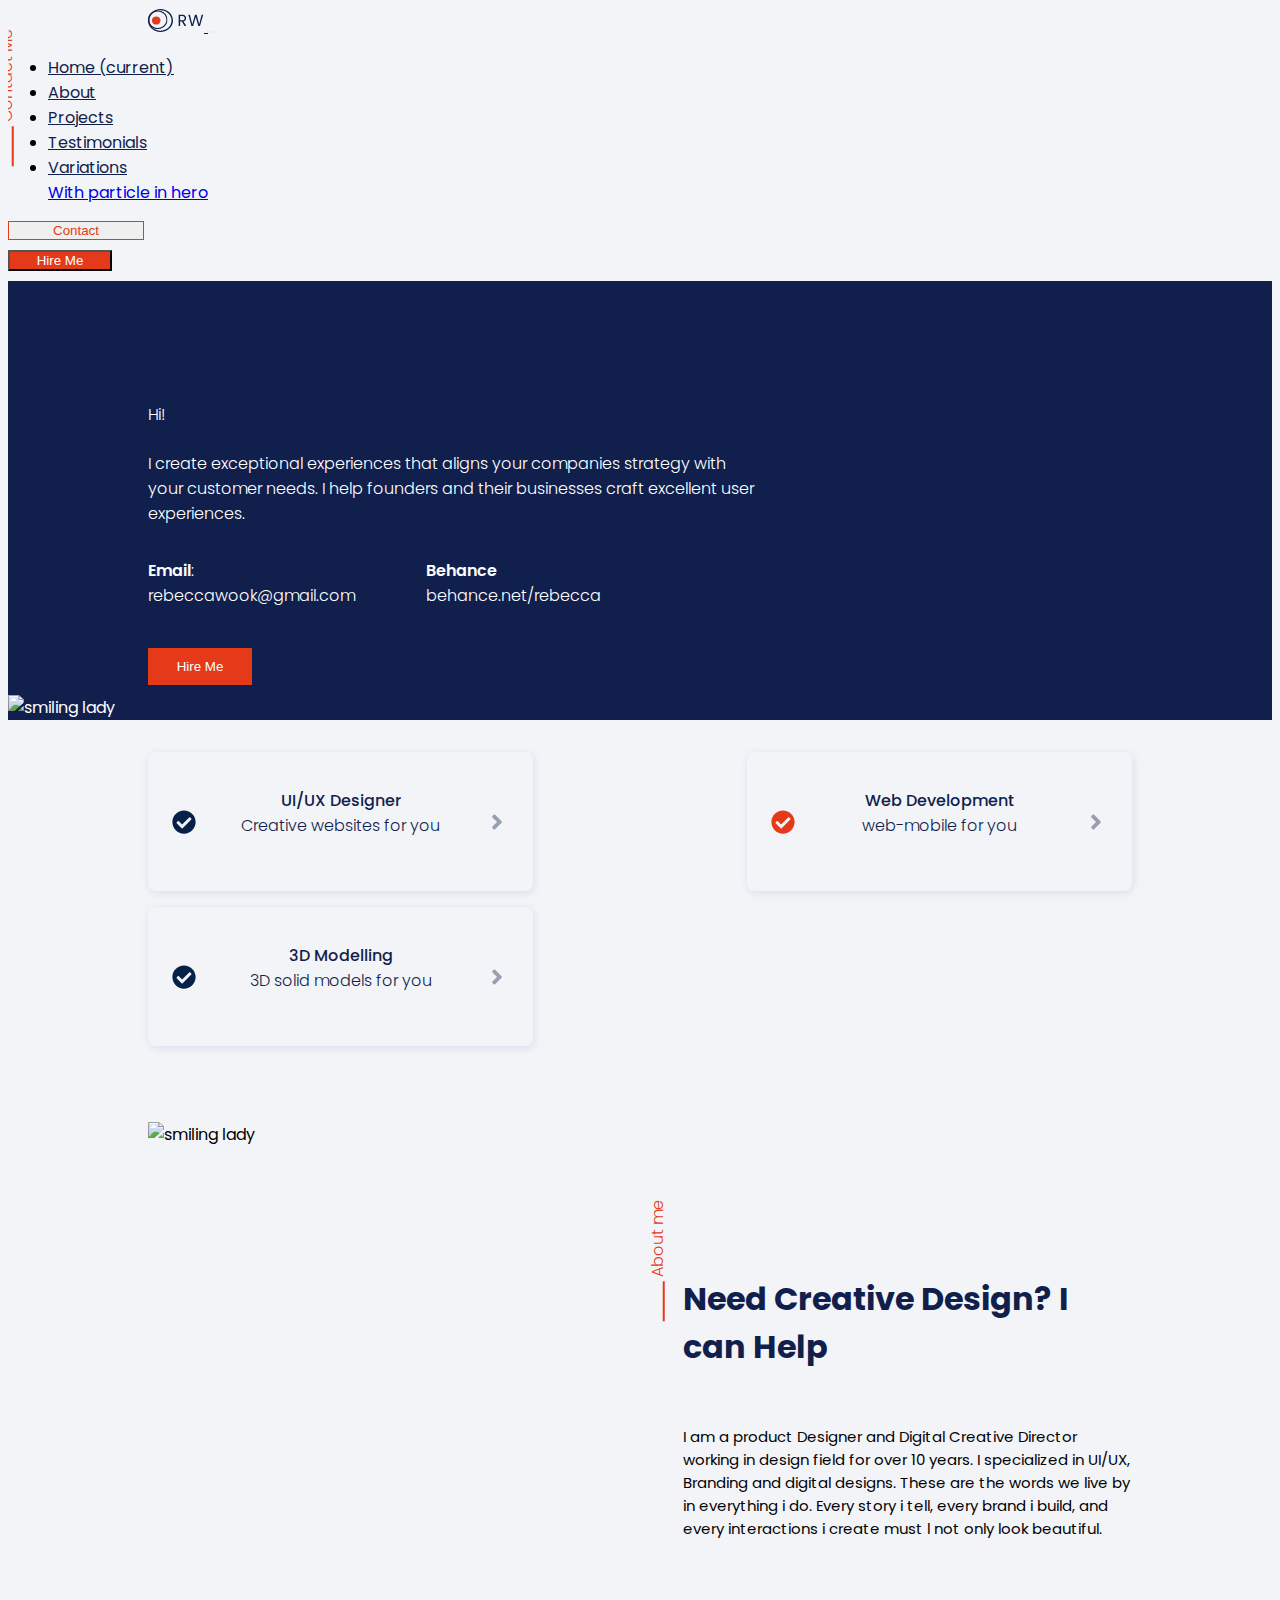
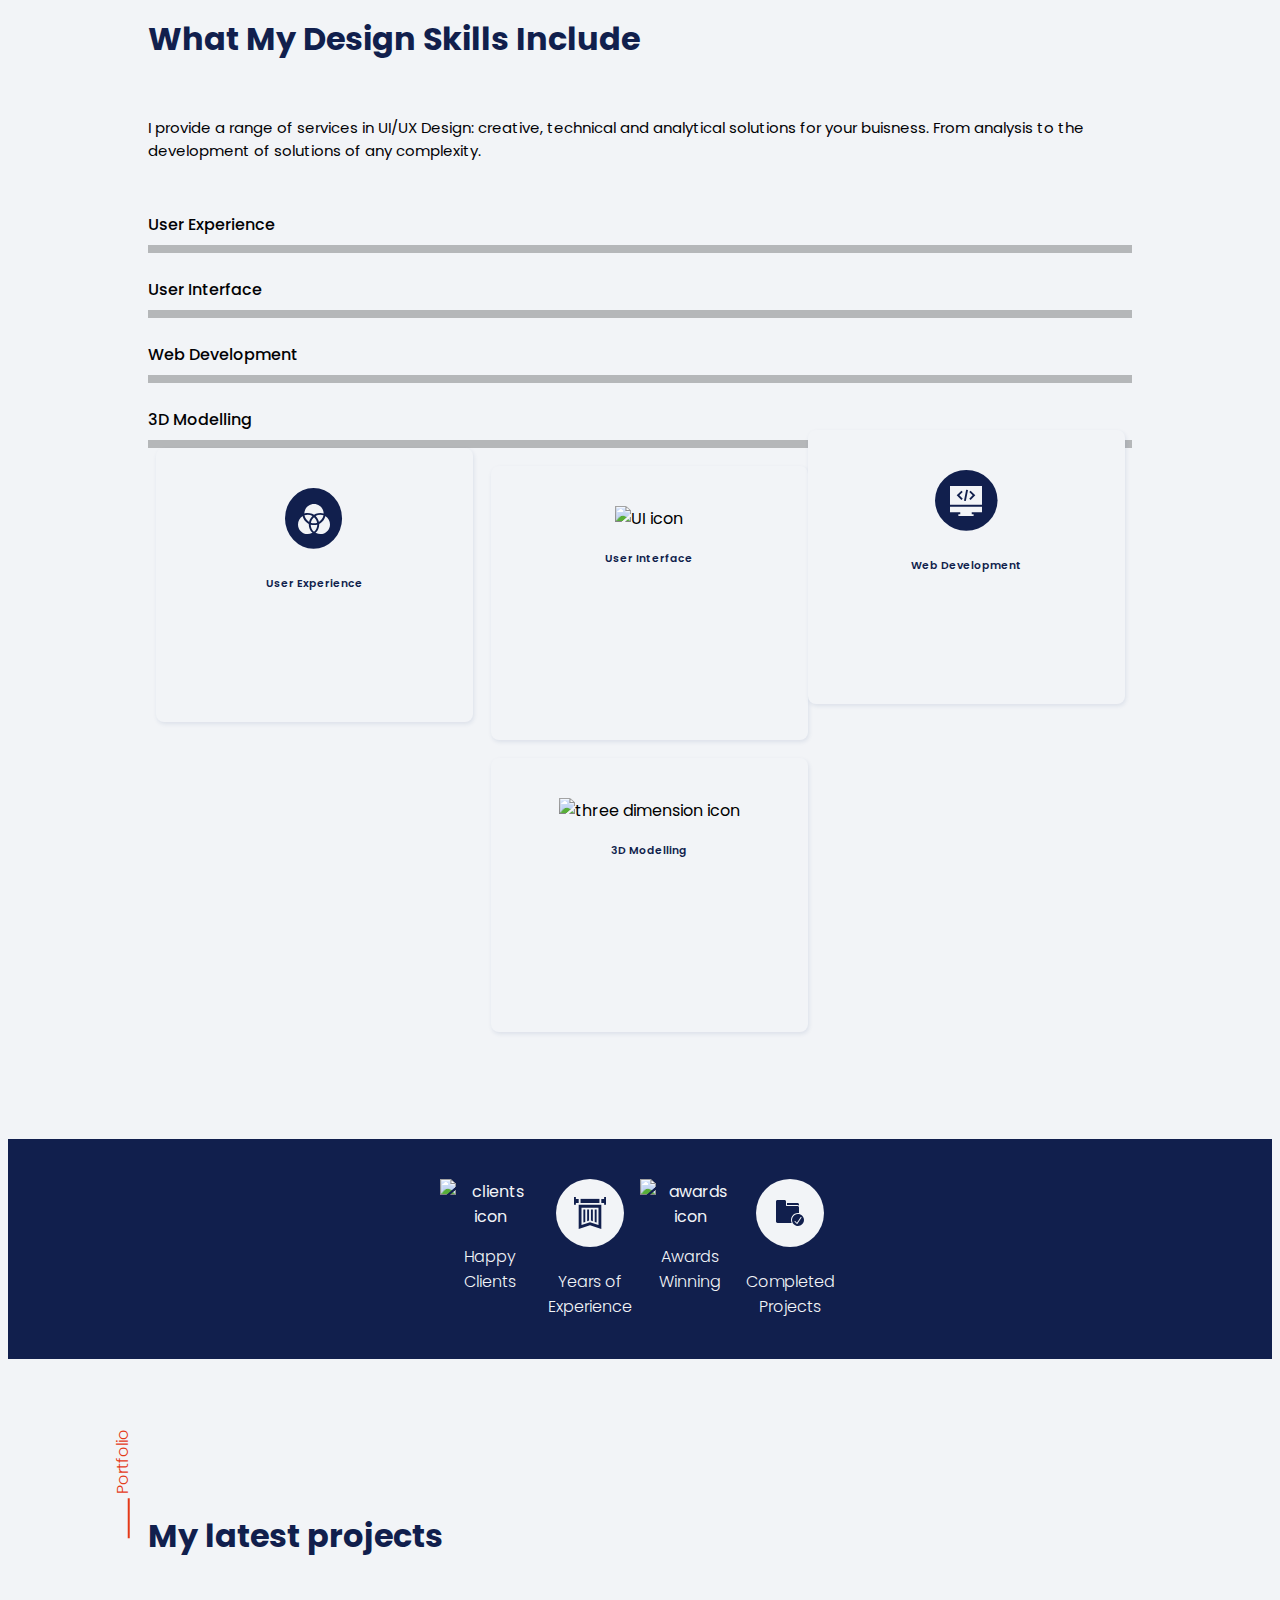
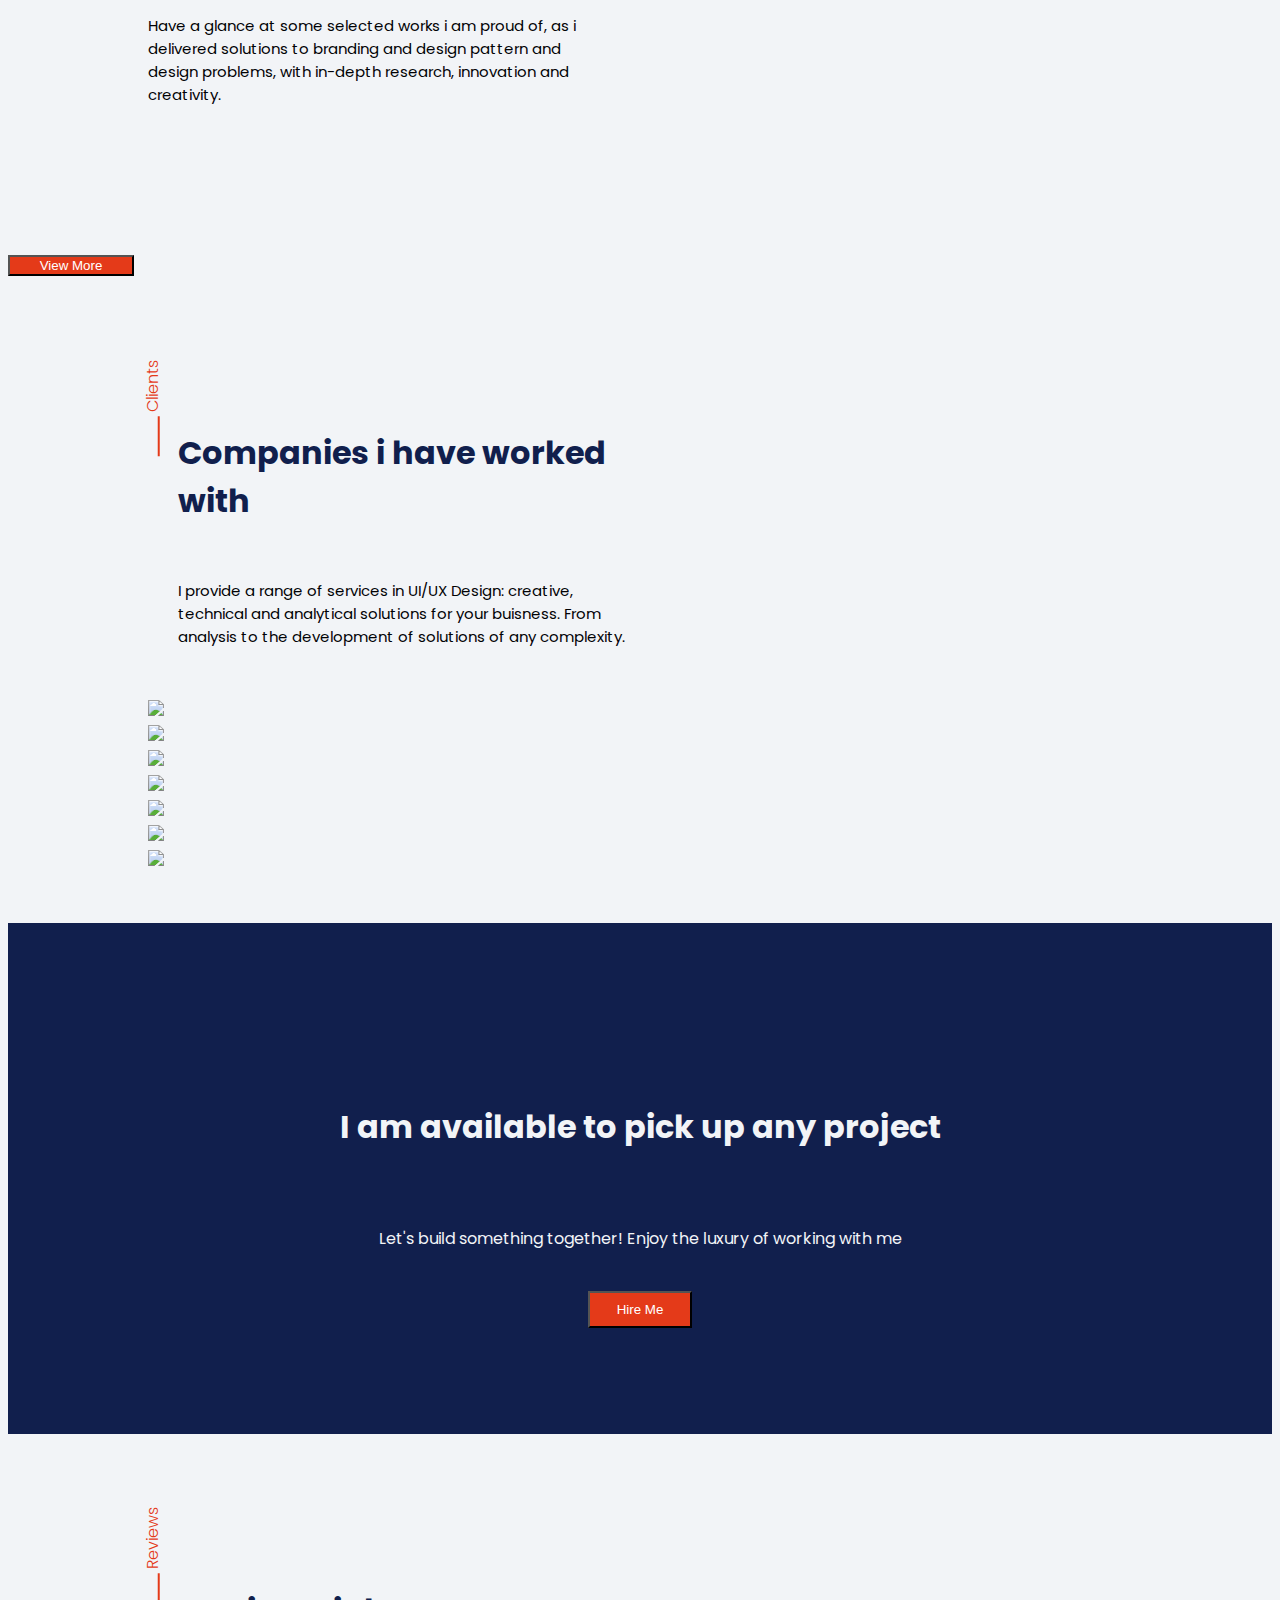
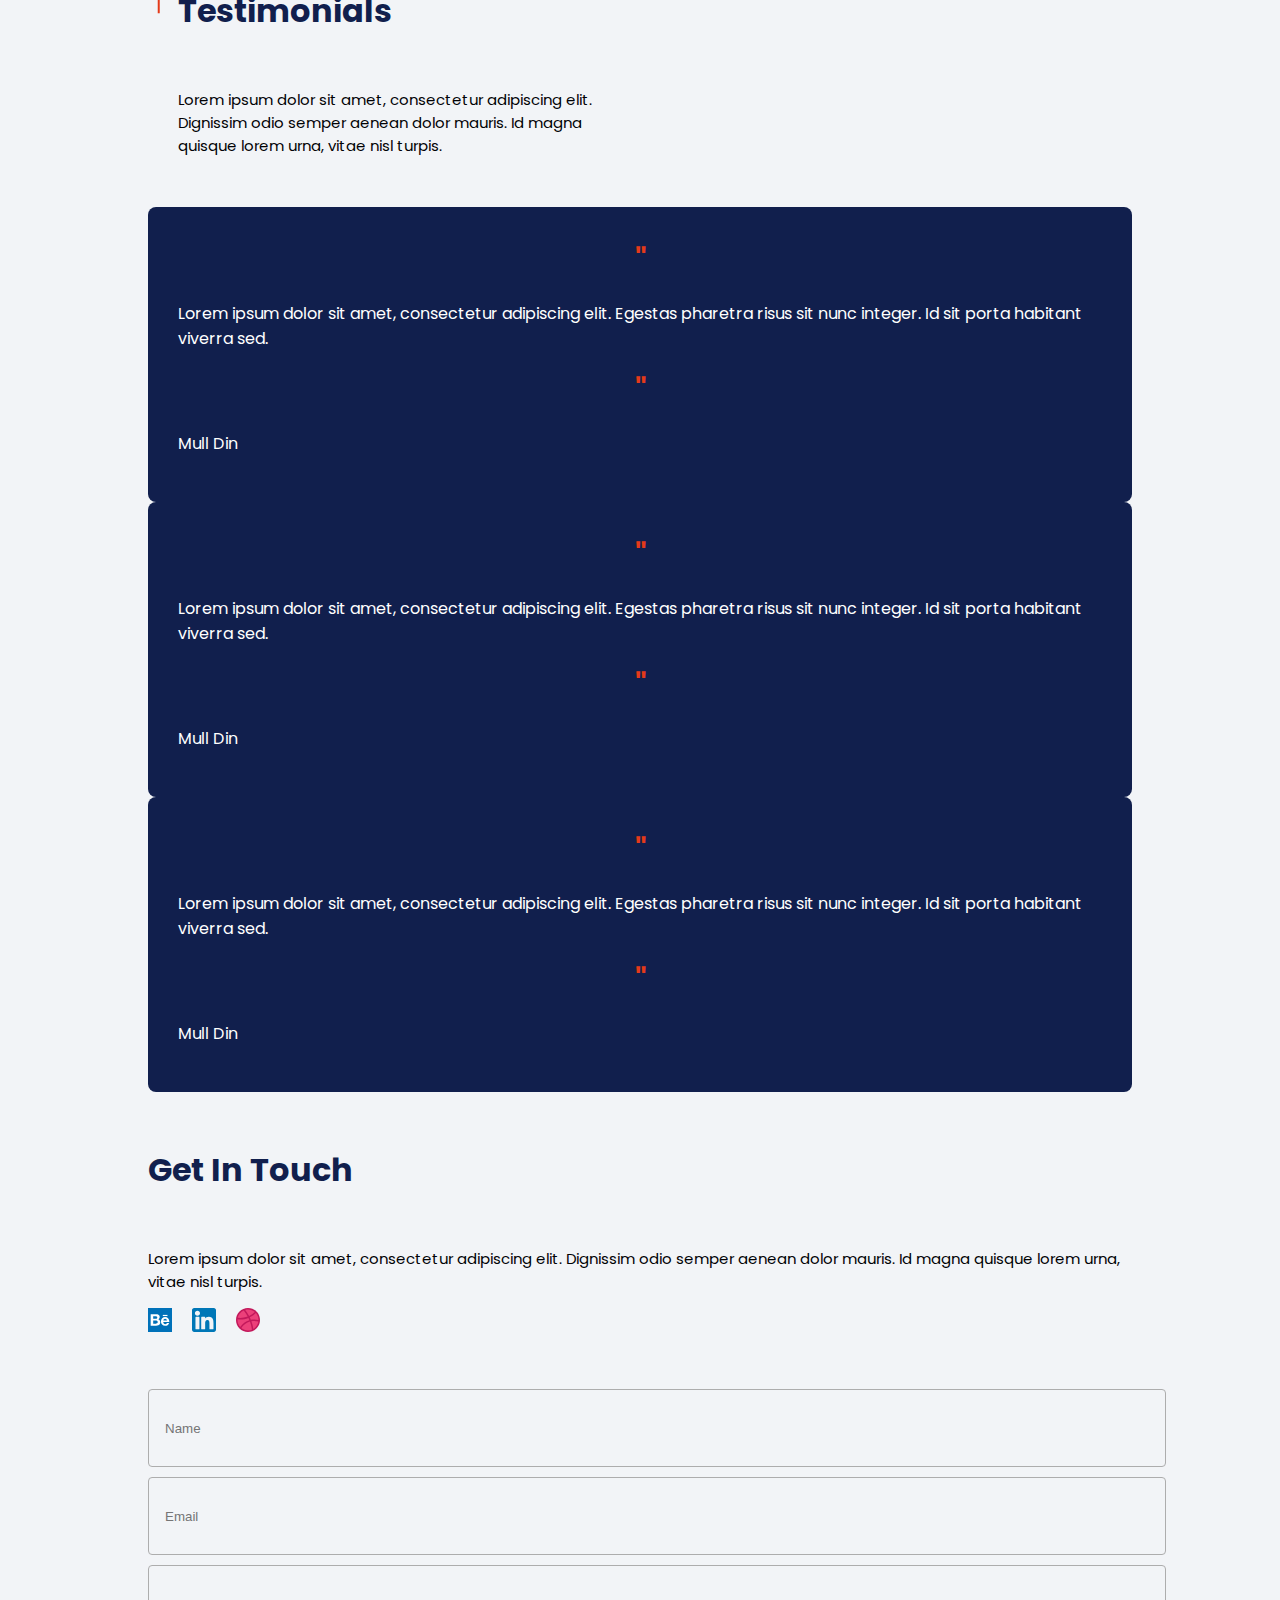
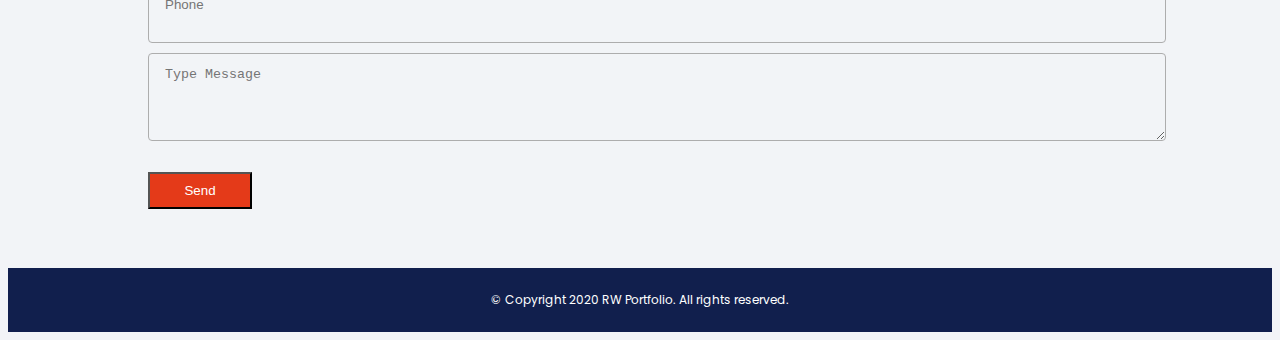
==== rwportnoparticle.html @ 48bb479e "added scrollspy and no particle variation" ====
<!DOCTYPE html>
<html lang="en">

<head>
    <meta charset="UTF-8">
    <meta name="viewport" content="width=device-width, initial-scale=1.0">
    <title>Designer Portfolio</title>
    <!--bootstrap cdn-->
    <link rel="icon" type="image/x-icon'/" href="img/favicon.svg">
    <link rel="stylesheet" type="text/css" href="css/bootstrap.min.css">
    <link rel="stylesheet" type="text/css" href="css/style.css">
    <link rel="stylesheet" type="text/css" href="css/slick.css" />
    <link rel="stylesheet" type="text/css" href="css/slick-theme.css" />
    <link rel="stylesheet" type="text/css" href="css/simple-lightbox.css">

    <script type="text/javascript" src="js/simple-lightbox.min.js"></script>
</head>

<body>

    <!--navbar-->
    <nav class="fixed-top navbar navbar-expand-lg navbar-light bg-light">
        <a id="brand-icon" class="navbar-brand" href="#"><svg width="56" height="24" viewBox="0 0 56 24" fill="none"
                xmlns="http://www.w3.org/2000/svg">
                <path
                    d="M12.5 1C5.6167 1 0 6.16826 0 12.5C0 18.8326 5.61768 24 12.5 24C19.3833 24 25 18.8317 25 12.5C25 6.16736 19.3823 1 12.5 1ZM12.5 22.6523C6.41519 22.6523 1.46484 18.098 1.46484 12.5C1.46484 6.90197 6.41519 2.34766 12.5 2.34766C18.5848 2.34766 23.5352 6.90197 23.5352 12.5C23.5352 18.098 18.5848 22.6523 12.5 22.6523Z"
                    fill="#111F4D" />
                <g clip-path="url(#clip0)">
                    <path
                        d="M9.76562 2.48389C4.38805 2.48389 0 6.65184 0 11.7581C0 16.865 4.38881 21.0323 9.76562 21.0323C15.1432 21.0323 19.5312 16.8643 19.5312 11.7581C19.5312 6.65112 15.1424 2.48389 9.76562 2.48389ZM9.76562 19.9455C5.01186 19.9455 1.14441 16.2726 1.14441 11.7581C1.14441 7.24354 5.01186 3.57071 9.76562 3.57071C14.5194 3.57071 18.3868 7.24354 18.3868 11.7581C18.3868 16.2726 14.5194 19.9455 9.76562 19.9455Z"
                        fill="#111F4D" />
                    <ellipse cx="8.20312" cy="12.5001" rx="4.29688" ry="4.08065" fill="#E43A19" />
                </g>
                <path
                    d="M36.5321 18L33.8761 13.44H32.1161V18H30.6601V6.848H34.2601C35.1028 6.848 35.8121 6.992 36.3881 7.28C36.9748 7.568 37.4121 7.95733 37.7001 8.448C37.9881 8.93867 38.1321 9.49867 38.1321 10.128C38.1321 10.896 37.9081 11.5733 37.4601 12.16C37.0228 12.7467 36.3615 13.136 35.4761 13.328L38.2761 18H36.5321ZM32.1161 12.272H34.2601C35.0495 12.272 35.6415 12.08 36.0361 11.696C36.4308 11.3013 36.6281 10.7787 36.6281 10.128C36.6281 9.46667 36.4308 8.95467 36.0361 8.592C35.6521 8.22933 35.0601 8.048 34.2601 8.048H32.1161V12.272ZM55.2105 6.848L51.9785 18H50.3465L47.7545 9.024L45.0665 18L43.4505 18.016L40.3305 6.848H41.8825L44.3145 16.304L47.0025 6.848H48.6345L51.1945 16.272L53.6425 6.848H55.2105Z"
                    fill="#111F4D" />
                <defs>
                    <clipPath id="clip0">
                        <rect width="19.5312" height="18.5484" fill="white" transform="translate(0 2.48389)" />
                    </clipPath>
                </defs>
            </svg>
        </a>
        <button class="navbar-toggler" type="button" data-toggle="collapse" data-target="#navbarSupportedContent"
            aria-controls="navbarSupportedContent" aria-expanded="false" aria-label="Toggle navigation">
            <span class="navbar-toggler-icon"></span>
        </button>

        <div class="collapse navbar-collapse justify-content-end" id="navbarSupportedContent">
            <ul class="navbar-nav">
                <li class="nav-item">
                    <a class="nav-link" href="#home">Home <span class="sr-only">(current)</span></a>
                </li>
                <li class="nav-item">
                    <a class="nav-link" href="#ablink">About</a>
                </li>
                <li class="nav-item">
                    <a class="nav-link" href="#projlink">Projects</a>
                </li>
                <li class="nav-item">
                    <a class="nav-link" href="#testilink">Testimonials</a>
                </li>
                <li class="nav-item dropdown">
                    <a class="nav-link dropdown-toggle" href="#" id="navbarDropdownMenuLink" role="button"
                        data-toggle="dropdown" aria-haspopup="true" aria-expanded="false">
                        Variations
                    </a>
                    <div class="dropdown-menu" aria-labelledby="navbarDropdownMenuLink">
                        <a class="dropdown-item" href="/index.html">With particle in hero</a>
                    </div>
                </li>
            </ul>
            <button class="btn navbar-btn" type="button">Contact</button>
            <button class="btn navbar-btn" type="button">Hire Me</button>

        </div>
    </nav>
    <!--navbar-->
    <div id="home" class="hero d-flex justify-content-end">
        <!--<div id="particles-js"></div>-->
        <div class="container-fluid hero-intro">
            <h4>Hi!</h4>
            <h2 style="width: 320px;">
                <!--I'm Rebecca Wook--><span class="type"></span></h2>
            <h4 class="type-two"></h4>

            <script type="text/javascript" src="js/typed.min.js"></script>
            <script type="text/javascript">
                // Typed.js plugin
                var typed = new Typed(".type", {
                    strings: ["I'm Rebecca Wook ^1000\n  "],
                    typeSpeed: 60,
                    backSpeed: 60,
                    backDelay: 3000,
                    loop: true
                });
                var typed = new Typed(".type-two", {
                    strings: ["UI/UX Designer"],
                    typeSpeed: 60,
                    backSpeed: 100,
                    startDelay: 1000,
                    backDelay: 2000,
                    loop: true,
                    showCursor: false
                });
            </script>
            <p>I create exceptional experiences that aligns your companies strategy with your customer needs. I help
                founders and their businesses craft excellent user experiences.</p>
            <p><span>Email</span>:<br>rebeccawook@gmail.com</p>
            <p><span>Behance</span><br>behance.net/rebecca</p>
            <button class="btn navbar-btn hero-btn" type="button">Hire Me</button>
        </div>
        <img style="z-index: 1;" class="img-fluid" src="img/ladysmile.png" alt="smiling lady">
    </div>
    <div class="services">
        <div class="service">
            <svg class="checks" width="24px" height="24px" fill="#052049" xmlns="http://www.w3.org/2000/svg"
                viewBox="0 0 512 512">
                <path
                    d="M504 256c0 136.967-111.033 248-248 248S8 392.967 8 256 119.033 8 256 8s248 111.033 248 248zM227.314 387.314l184-184c6.248-6.248 6.248-16.379 0-22.627l-22.627-22.627c-6.248-6.249-16.379-6.249-22.628 0L216 308.118l-70.059-70.059c-6.248-6.248-16.379-6.248-22.628 0l-22.627 22.627c-6.248 6.248-6.248 16.379 0 22.627l104 104c6.249 6.249 16.379 6.249 22.628.001z" />
            </svg>
            <p><span>UI/UX Designer</span><br>
                Creative websites for you</p>
            <svg class="chevright" width="24px" height="24px" fill="rgba(17, 31, 77, 0.4)"
                xmlns="http://www.w3.org/2000/svg" viewBox="0 0 256 512">
                <path
                    d="M224.3 273l-136 136c-9.4 9.4-24.6 9.4-33.9 0l-22.6-22.6c-9.4-9.4-9.4-24.6 0-33.9l96.4-96.4-96.4-96.4c-9.4-9.4-9.4-24.6 0-33.9L54.3 103c9.4-9.4 24.6-9.4 33.9 0l136 136c9.5 9.4 9.5 24.6.1 34z" />
            </svg>
        </div>
        <div class="service">
            <svg class="checks" width="24px" height="24px" fill="#E43A19" xmlns="http://www.w3.org/2000/svg"
                viewBox="0 0 512 512">
                <path
                    d="M504 256c0 136.967-111.033 248-248 248S8 392.967 8 256 119.033 8 256 8s248 111.033 248 248zM227.314 387.314l184-184c6.248-6.248 6.248-16.379 0-22.627l-22.627-22.627c-6.248-6.249-16.379-6.249-22.628 0L216 308.118l-70.059-70.059c-6.248-6.248-16.379-6.248-22.628 0l-22.627 22.627c-6.248 6.248-6.248 16.379 0 22.627l104 104c6.249 6.249 16.379 6.249 22.628.001z" />
            </svg>
            <p><span>Web Development</span><br>
                web-mobile for you</p>
            <svg class="chevright" width="24px" height="24px" fill="rgba(17, 31, 77, 0.4)"
                xmlns="http://www.w3.org/2000/svg" viewBox="0 0 256 512">
                <path
                    d="M224.3 273l-136 136c-9.4 9.4-24.6 9.4-33.9 0l-22.6-22.6c-9.4-9.4-9.4-24.6 0-33.9l96.4-96.4-96.4-96.4c-9.4-9.4-9.4-24.6 0-33.9L54.3 103c9.4-9.4 24.6-9.4 33.9 0l136 136c9.5 9.4 9.5 24.6.1 34z" />
            </svg>
        </div>
        <div class="service">
            <svg class="checks" width="24px" height="24px" fill="#052049" xmlns="http://www.w3.org/2000/svg"
                viewBox="0 0 512 512">
                <path
                    d="M504 256c0 136.967-111.033 248-248 248S8 392.967 8 256 119.033 8 256 8s248 111.033 248 248zM227.314 387.314l184-184c6.248-6.248 6.248-16.379 0-22.627l-22.627-22.627c-6.248-6.249-16.379-6.249-22.628 0L216 308.118l-70.059-70.059c-6.248-6.248-16.379-6.248-22.628 0l-22.627 22.627c-6.248 6.248-6.248 16.379 0 22.627l104 104c6.249 6.249 16.379 6.249 22.628.001z" />
            </svg>
            <p><span>3D Modelling</span><br>
                3D solid models for you</p>
            <svg class="chevright" width="24px" height="24px" fill="rgba(17, 31, 77, 0.4)"
                xmlns="http://www.w3.org/2000/svg" viewBox="0 0 256 512">
                <path
                    d="M224.3 273l-136 136c-9.4 9.4-24.6 9.4-33.9 0l-22.6-22.6c-9.4-9.4-9.4-24.6 0-33.9l96.4-96.4-96.4-96.4c-9.4-9.4-9.4-24.6 0-33.9L54.3 103c9.4-9.4 24.6-9.4 33.9 0l136 136c9.5 9.4 9.5 24.6.1 34z" />
            </svg>
        </div>
    </div>
    <div id="ablink" class="about">

        <img src="img/ladysmilefulldesktop.png" style="max-width: 50%;" alt="smiling lady">
        <div id="about">
            <div>
                <div class="about-title">
                    <hr>
                    <h6>About me</h6>
                </div>
                <h5>Need Creative Design? I can Help</h5>
            </div>
            <p>I am a product Designer and Digital Creative Director working in design field for over 10 years. I
                specialized in
                UI/UX, Branding and digital designs. These are the words we live by in everything i do. Every story i
                tell,
                every brand i build, and every interactions i create must l not only look beautiful.</p>
        </div>
    </div>

    <div class=" container-fluid">
        <div class="row talent">
            <div class="talentskills col-md-5">
                <div id="skills">
                    <div>
                        <div class="sectitle">
                            <hr>
                            <h6>My skills</h6>
                        </div>
                        <h5>What My Design Skills Include</h5>
                    </div>
                    <p>I provide a range of services in UI/UX Design: creative, technical and analytical solutions for
                        your
                        buisness.
                        From analysis to the development of solutions of any complexity.
                </div>
                <div class="rating">
                    <p>User Experience</p>
                    <div class="progress">
                        <div class="progress-bar" role="progressbar" style="width: 92%" aria-valuenow="100"
                            aria-valuemin="0" aria-valuemax="100"></div>
                    </div>
                    <p>User Interface</p>
                    <div class="progress">
                        <div class="progress-bar" role="progressbar" style="width: 80%" aria-valuenow="100"
                            aria-valuemin="0" aria-valuemax="100"></div>
                    </div>
                    <p>Web Development</p>
                    <div class="progress">
                        <div class="progress-bar" role="progressbar" style="width: 70%" aria-valuenow="100"
                            aria-valuemin="0" aria-valuemax="100"></div>
                    </div>
                    <p>3D Modelling</p>
                    <div class="progress">
                        <div class="progress-bar" role="progressbar" style="width: 60%" aria-valuenow="100"
                            aria-valuemin="0" aria-valuemax="100"></div>
                    </div>
                </div>
            </div>
            <div class="skillbox col-md-7">
                <div class="item"><svg width="58" height="61" viewBox="0 0 58 61" fill="none"
                        xmlns="http://www.w3.org/2000/svg">
                        <ellipse cx="28.5278" cy="30.3855" rx="28.5278" ry="30.3855" fill="#111F4D" />
                        <path
                            d="M27.1801 44.6186C26.1189 43.5593 25.2858 42.325 24.7029 40.9498C24.0992 39.525 23.7934 38.0131 23.7934 36.4548C23.7934 36.2655 23.7984 36.0768 23.8072 35.8888C22.7228 35.346 21.7349 34.6389 20.8636 33.7795C19.8031 32.7333 18.9662 31.5141 18.3764 30.154C18.0937 29.5033 17.8743 28.8326 17.7182 28.1475C17.6135 28.2095 17.5101 28.2735 17.4086 28.3399C14.7551 30.0599 13 33.0473 13 36.4448C13 41.776 17.3219 46.0973 22.6531 46.0973C24.1769 46.0973 25.618 45.7444 26.8992 45.115C27.0735 45.0298 27.2446 44.9395 27.4126 44.8436C27.3342 44.7696 27.2566 44.6944 27.1801 44.6186Z"
                            fill="#F2F4F7" />
                        <path
                            d="M36.7146 41.0425C36.7159 41.0413 36.7185 41.0374 36.7223 41.0322C36.7172 41.0381 36.7153 41.0413 36.7146 41.0425Z"
                            fill="#F2F4F7" />
                        <path
                            d="M32.7446 44.7367C32.7979 44.7133 32.8523 44.6901 32.9038 44.6785C32.9051 44.6778 32.9065 44.6771 32.9079 44.6765C32.7165 44.7037 32.6896 44.7413 32.7446 44.7367Z"
                            fill="#F2F4F7" />
                        <path
                            d="M29.0142 29.177C27.4034 30.5824 26.2621 32.5126 25.8604 34.7046C26.815 35.0327 27.8374 35.2166 28.9022 35.2288C28.9404 35.2293 28.9776 35.2294 29.0157 35.2294C30.1184 35.2294 31.1786 35.0443 32.1673 34.7041C31.7659 32.5149 30.6258 30.5836 29.0142 29.177Z"
                            fill="#F2F4F7" />
                        <path
                            d="M29.0157 37.11C28.9704 37.11 28.926 37.1098 28.8806 37.1093C27.7928 37.0968 26.7289 36.9355 25.7032 36.6293C25.7529 39.4576 27.0226 41.995 29.0138 43.7328C31.0029 41.9969 32.2737 39.4617 32.3239 36.6289C31.2555 36.9481 30.1473 37.11 29.0157 37.11Z"
                            fill="#F2F4F7" />
                        <path
                            d="M38.5337 27.3161C37.5791 26.988 36.5567 26.8041 35.4919 26.7919C35.4537 26.7914 35.4165 26.7913 35.3784 26.7913C33.6352 26.7914 31.9974 27.2529 30.5823 28.0611C30.6622 28.1366 30.7416 28.2129 30.8197 28.2908C31.881 29.3503 32.7144 30.5847 33.2969 31.9596C33.5636 32.589 33.7719 33.2355 33.9217 33.8955C36.2933 32.4995 38.0196 30.1222 38.5337 27.3161Z"
                            fill="#F2F4F7" />
                        <path
                            d="M22.6467 26.7913C21.5424 26.7913 20.4816 26.9763 19.4929 27.3163C20.0061 30.1156 21.7287 32.4986 24.1062 33.8973C24.2634 33.2039 24.4844 32.5256 24.7702 31.8671C25.3606 30.5071 26.1974 29.2873 27.2576 28.2418C27.3196 28.1806 27.3822 28.1204 27.4454 28.0608C26.031 27.2531 24.3929 26.7913 22.6467 26.7913Z"
                            fill="#F2F4F7" />
                        <path
                            d="M37.9714 21.936C36.5366 18.3982 33.0665 15.9028 29.0134 15.9028C24.9604 15.9028 21.4902 18.3982 20.0554 21.936C19.6217 23.0048 19.3741 24.1681 19.3521 25.3873C20.4165 25.0708 21.5191 24.911 22.6467 24.911C24.2063 24.911 25.7201 25.2162 27.1461 25.8186C27.8017 26.095 28.4255 26.4298 29.0141 26.8184C29.6127 26.4229 30.2477 26.0838 30.9159 25.8042C32.3319 25.2112 33.8331 24.911 35.3782 24.911C35.424 24.911 35.4679 24.911 35.5136 24.9116C36.5955 24.9241 37.6536 25.0833 38.6747 25.3873C38.6527 24.1682 38.4052 23.0048 37.9714 21.936Z"
                            fill="#F2F4F7" />
                        <path
                            d="M40.5914 28.3399C40.4899 28.2735 40.3865 28.2095 40.2818 28.1475C40.1257 28.8326 39.9063 29.5033 39.6236 30.154C39.0337 31.5141 38.1969 32.7333 37.1364 33.7795C36.2651 34.6389 35.2772 35.346 34.1928 35.8888C34.2016 36.0768 34.2066 36.2655 34.2066 36.4548C34.2066 38.0131 33.9007 39.525 33.2971 40.9498C32.7142 42.325 31.8811 43.5593 30.8199 44.6186C30.7434 44.6944 30.6658 44.7696 30.5874 44.8436C30.7554 44.9395 30.9265 45.0298 31.1007 45.115C32.382 45.7444 33.8231 46.0973 35.3469 46.0973C40.6781 46.0973 45 41.776 45 36.4448C45 33.0473 43.2449 30.0599 40.5914 28.3399Z"
                            fill="#F2F4F7" />
                    </svg>
                    <h6>User Experience</h6>
                </div>
                <div class="item"><img src="img/UI.png" alt="UI icon">

                    <h6>User Interface</h6>
                </div>
                <div class="item"><svg width="63" height="61" viewBox="0 0 63 61" fill="none"
                        xmlns="http://www.w3.org/2000/svg">
                        <ellipse cx="31.2792" cy="30.3855" rx="31.2792" ry="30.3855" fill="#111F4D" />
                        <path
                            d="M15 15.9902V34.7515H47V15.9902H15ZM27.7464 28.7592L26.4206 30.0851L21.7056 25.3702L26.4206 20.6553L27.7464 21.9812L24.3574 25.3702L27.7464 28.7592ZM30.8312 31.0242L28.9921 30.6584L31.1688 19.716L33.0078 20.0819L30.8312 31.0242ZM35.5794 30.0851L34.2536 28.7592L37.6426 25.3702L34.2536 21.9812L35.5794 20.6553L40.2944 25.3702L35.5794 30.0851Z"
                            fill="#F2F4F7" />
                        <path
                            d="M47 42.2565V36.6267H15V42.2565H25.2708V44.1345H23.3935V46.0096H38.6065V44.1345H36.7292V42.2565H47Z"
                            fill="#F2F4F7" />
                    </svg>
                    <h6>Web Development</h6>
                </div>
                <div class="item"><img src="img/3dm.png" alt="three dimension icon">
                    <h6>3D Modelling</h6>
                </div>
            </div>
        </div>
    </div>
    <!------------talent---------->
    <div class="credits">
        <div class="cred col-md-3 my-3">
            <img src="img/clients.png" alt="clients icon">

            <span id="projlink">Happy Clients</span>
        </div>
        <div class="cred col-md-3 my-3"><svg width="68" height="68" viewBox="0 0 68 68" fill="none"
                xmlns="http://www.w3.org/2000/svg">
                <circle cx="34" cy="34" r="34" fill="#F2F4F7" />
                <path d="M19.875 19.875V18H18V25.8585H19.875V23.9835H22.6875V19.875H19.875Z" fill="#111F4D" />
                <path d="M48.125 18V19.875H45.3125V23.9835H48.125V25.8585H50V18H48.125Z" fill="#111F4D" />
                <path d="M24.5625 19.875H43.4375V23.9835H24.5625V19.875Z" fill="#111F4D" />
                <path d="M31.1562 42.2544L33.0625 41.6225V30.546H31.1562V42.2544Z" fill="#111F4D" />
                <path d="M27.375 43.5078L29.2812 42.8759V30.546H27.375V43.5078Z" fill="#111F4D" />
                <path
                    d="M22.6875 50L34 46.25L45.3125 50V25.8585H22.6875V50ZM25.5 28.671H42.5V46.1047L34 43.287L25.5 46.1047V28.671Z"
                    fill="#111F4D" />
                <path d="M36.8438 30.546H34.9375V41.6225L36.8438 42.2544V30.546Z" fill="#111F4D" />
                <path d="M40.625 30.546H38.7188V42.8759L40.625 43.5078V30.546Z" fill="#111F4D" />
            </svg>
            <span>Years of Experience</span>
        </div>
        <div class="cred col-md-3 my-3"><img src="img/awards.png" alt="awards icon">
            <span>Awards Winning</span>
        </div>
        <div class="cred col-md-3 my-3"><svg width="68" height="68" viewBox="0 0 68 68" fill="none"
                xmlns="http://www.w3.org/2000/svg">
                <circle cx="34" cy="34" r="34" fill="#F2F4F7" />
                <path
                    d="M42 35C40.8133 35 39.6533 35.3519 38.6666 36.0112C37.6799 36.6705 36.9109 37.6075 36.4567 38.7039C36.0026 39.8003 35.8838 41.0067 36.1153 42.1705C36.3468 43.3344 36.9182 44.4035 37.7574 45.2426C38.5965 46.0818 39.6656 46.6532 40.8295 46.8847C41.9933 47.1162 43.1997 46.9974 44.2961 46.5433C45.3925 46.0891 46.3295 45.3201 46.9888 44.3334C47.6481 43.3467 48 42.1867 48 41C47.9982 39.4092 47.3655 37.8842 46.2407 36.7593C45.1158 35.6345 43.5907 35.0018 42 35ZM45.416 38.7774L41.416 44.7774C41.375 44.8389 41.3208 44.8906 41.2574 44.9287C41.1939 44.9667 41.1229 44.9903 41.0492 44.9976C41.0328 44.9992 41.0164 45 40.9999 45C40.8673 45 40.7402 44.9473 40.6464 44.8536L38.6464 42.8536C38.5527 42.7598 38.5 42.6326 38.5 42.5C38.5 42.3674 38.5527 42.2402 38.6464 42.1464C38.7402 42.0527 38.8674 42 39 42C39.1326 42 39.2598 42.0527 39.3536 42.1464L40.9223 43.7152L44.584 38.2226C44.6579 38.1131 44.7721 38.0372 44.9018 38.0117C45.0314 37.9861 45.1659 38.0129 45.2759 38.0862C45.3858 38.1595 45.4623 38.2734 45.4885 38.4029C45.5148 38.5324 45.4887 38.667 45.416 38.7774Z"
                    fill="#111F4D" />
                <path
                    d="M42 34C42.3346 34.0001 42.6688 34.0241 43 34.0718V28.5C42.9995 28.1023 42.8414 27.7211 42.5601 27.4399C42.2789 27.1586 41.8977 27.0005 41.5 27H30.5C30.3674 27 30.2402 26.9473 30.1464 26.8536C30.0527 26.7598 30 26.6326 30 26.5V22.5C29.9995 22.1023 29.8414 21.7211 29.5601 21.4399C29.2789 21.1586 28.8977 21.0005 28.5 21H21.5C21.1023 21.0005 20.7211 21.1586 20.4399 21.4399C20.1586 21.7211 20.0005 22.1023 20 22.5V42.5C20.0005 42.8977 20.1586 43.2789 20.4399 43.5601C20.7211 43.8414 21.1023 43.9995 21.5 44H35.6763C35.1698 42.9331 34.9415 41.7555 35.0127 40.5766C35.0839 39.3978 35.4523 38.2562 36.0835 37.258C36.7147 36.2599 37.5882 35.4377 38.6227 34.868C39.6572 34.2984 40.819 33.9997 42 34Z"
                    fill="#111F4D" />
                <path
                    d="M43 26.5014V25.4688C42.9995 25.0711 42.8414 24.6898 42.5601 24.4086C42.2789 24.1274 41.8977 23.9692 41.5 23.9688H31V26H41.5C42.0412 25.9994 42.5679 26.1755 43 26.5014Z"
                    fill="#111F4D" />
            </svg>
            <span>Completed Projects</span>
        </div>
    </div>
    <div id="projects">
        <div>
            <div class="testsectitle">
                <hr>
                <h6>Portfolio</h6>
            </div>
            <h5>My latest projects</h5>
        </div>
        <p>Have a glance at some selected works i am proud of, as i delivered solutions to branding and design pattern
            and design problems, with in-depth research, innovation and creativity.</p>
    </div>

    <!--gallery section start-->
    <div class="container-fluid gallery-animate">
        <div class=" gallery d-flex flex-row justify-content-center" tyle="margin: auto 140px;">
            <div class="d-flex flex-column space">
                <a href="img\Rectangle 107.png"><img src="img\Rectangle 107.png" class="img-fluid" alt=""></a>
                <a href="img\Rectangle 118.png"><img src="img\Rectangle 118.png" class="img-fluid" alt=""></a>
            </div>
            <div class="d-flex flex-column space">
                <a href="img\Rectangle 108.png"><img src="img\Rectangle 108.png" class="img-fluid" alt=""></a>
                <a href="img\Rectangle 112.png"><img src="img\Rectangle 112.png" class="img-fluid" alt=""></a>
            </div>
            <div class="d-flex flex-column space">
                <a href="img\Rectangle 109.png"><img src="img\Rectangle 109.png" class="img-fluid" alt=""></a>
                <a href="img\Rectangle 118.png"><img src="img\Rectangle 118.png" class="img-fluid" alt=""></a>
            </div>
        </div>
    </div>
    <div class="container-fluid moreBox" style="display: none;">
        <div class="gallery d-flex flex-row justify-content-center" tyle="margin: auto 140px;">
            <div class="d-flex flex-column space">
                <a href="img\Rectangle 107.png"><img src="img\Rectangle 107.png" class="img-fluid" alt=""></a>
                <a href="img\Rectangle 118.png"><img src="img\Rectangle 118.png" class="img-fluid" alt=""></a>
            </div>
            <div class="d-flex flex-column space">
                <a href="img\Rectangle 108.png"><img src="img\Rectangle 108.png" class="img-fluid" alt=""></a>
                <a href="img\Rectangle 112.png"><img src="img\Rectangle 112.png" class="img-fluid" alt=""></a>
            </div>
            <div class="d-flex flex-column space">
                <a href="img\Rectangle 109.png"><img src="img\Rectangle 109.png" class="img-fluid" alt=""></a>
                <a href="img\Rectangle 118.png"><img src="img\Rectangle 118.png" class="img-fluid" alt=""></a>
            </div>
        </div>
    </div>
    <button id="loadMore" class="btn viewmore mx-auto d-block" style="margin-top: 24px; width: 126px;" type="button"
        onclick="view()">View More</button>
    <!--gallery section end-->

    <!---------customer section start----------->
    <div id="clients">
        <div class="testsectitle">
            <hr>
            <h6>Clients</h6>
        </div>
        <h5>Companies i have worked with</h5>
        <p>I provide a range of services in UI/UX Design: creative, technical and analytical solutions for your
            buisness. From analysis to the development of solutions of any complexity.</p>
    </div>

    <!---------customer slick slider start----------->
    <div class="container-fluid">
        <section class="customer-logos slider">
            <div class="slide"><img src="img/Ariga Logo 1.png">
            </div>
            <div class="slide "><img src="img/Korapay Logo 1.png"></div>
            <div class="slide "><img src="img/access.png"></div>
            <div class="slide "><img src="img/Andela Nigeria Logo 1.png"></div>
            <div class="slide "><img src="img/Barter Logo.png"></div>
            <div class="slide "><img src="img/Decagon Logo.png"></div>
            <div class="slide "><img src="img/Flutterwave Logo.png"></div>
        </section>
    </div>
    <!---------customer slick slider start----------->
    <!---------customer section end----------->

    <!---------hire section start----------->
    <div class="hire">
        <h6>I am available to pick up any project</h6>
        <p>Let's build something together! Enjoy the luxury of working with me</p>
        <button id="testilink" class="btn viewmore hero-btn " type="button">Hire Me</button>
    </div>
    <!---------hire section end----------->
    <!---------testimonial section start----------->

    <div id="testimonials">
        <div>
            <div class="testsectitle">
                <hr>
                <h6>Reviews</h6>
            </div>
            <h5>Testimonials</h5>
        </div>
        <p>Lorem ipsum dolor sit amet, consectetur adipiscing elit. Dignissim odio semper aenean dolor mauris. Id
            magna
            quisque lorem urna, vitae nisl turpis.</p>
    </div>

    <!---------testimonial section end----------->

    <!---------slick slider testimonial start----------->
    <div class="container-fluid">
        <section class="testimonials slider wide">
            <div class="slide ">
                <span>"</span>
                <p>Lorem ipsum dolor sit amet, consectetur adipiscing elit. Egestas pharetra risus sit nunc integer.
                    Id
                    sit porta habitant viverra sed.</p>
                <span>"</span>
                <p>Mull Din</p>
            </div>
            <div class="slide ">
                <span>"</span>
                <p>Lorem ipsum dolor sit amet, consectetur adipiscing elit. Egestas pharetra risus sit nunc integer.
                    Id
                    sit porta habitant viverra sed.</p>
                <span>"</span>
                <p>Mull Din</p>
            </div>
            <div class="slide ">
                <span>"</span>
                <p>Lorem ipsum dolor sit amet, consectetur adipiscing elit. Egestas pharetra risus sit nunc integer.
                    Id
                    sit porta habitant viverra sed.</p>
                <span>"</span>
                <p>Mull Din</p>
            </div>
        </section>
    </div>
    <!---------slick slider testimonial end----------->
    <!---------contact section start----------->
    <div class="container-fluid mt-5">
        <div class="row wide">
            <div id="contact" class="col-md-6">
                <div>
                    <div class="sectitle">
                        <hr>
                        <h6>Contact Me</h6>
                    </div>
                    <h5>
                        Get In Touch
                    </h5>
                </div>
                <p>Lorem ipsum dolor sit amet, consectetur adipiscing elit. Dignissim odio semper aenean dolor
                    mauris.
                    Id
                    magna
                    quisque lorem urna, vitae nisl turpis.</p>
                <svg width="24" height="24" viewBox="0 0 24 24" fill="none" xmlns="http://www.w3.org/2000/svg">
                    <path d="M24 0H0V24H24V0Z" fill="#0071B9" />
                    <path d="M19.4694 6.90393H14.7923V8.06735H19.4694V6.90393Z" fill="white" />
                    <path
                        d="M21.3308 13.4428C21.3308 13.6527 21.3225 13.8547 21.3057 14.0478H15.3042H15.2902C15.2344 15.3741 16.2023 16.1634 17.303 16.1634C18.083 16.1634 18.7685 15.7497 19.1636 15.0484H21.1326C20.5922 17.0202 19.0048 17.8406 17.1308 17.8406C14.6759 17.8406 12.9307 15.8716 12.9307 13.4428C12.9307 11.014 14.8113 9.04504 17.1308 9.04504C19.4503 9.04504 21.3308 11.014 21.3308 13.4428ZM15.2902 12.5795H18.99C18.8429 11.4869 18.0709 10.7902 17.1401 10.7902C16.2093 10.7901 15.4373 11.4868 15.2902 12.5795Z"
                        fill="white" />
                    <path
                        d="M12.2094 13.6288C12.3607 15.3158 12.0582 16.3629 10.3363 17.2123C9.69175 17.5301 8.88385 17.6297 8.12572 17.6297H2.66919V6.15955C2.66919 6.15955 7.92798 6.15955 8.67257 6.15955C9.41717 6.15955 11.7171 6.60165 11.7301 8.81222C11.739 10.3405 10.8738 11.0391 10.1511 11.3737C10.1511 11.3736 12.0582 11.9419 12.2094 13.6288ZM9.75179 14.1142C9.75179 12.5045 7.93403 12.5464 7.93403 12.5464H5.19389V15.6821H7.93403C7.93403 15.6821 9.75179 15.724 9.75179 14.1142ZM9.30084 9.45207C9.30084 8.10248 7.77673 8.1374 7.77673 8.1374H5.19389V10.7668H7.77673C7.77673 10.7668 9.30084 10.8017 9.30084 9.45207Z"
                        fill="white" />
                </svg>
                <svg width="24" height="24" viewBox="0 0 24 24" fill="none" xmlns="http://www.w3.org/2000/svg">
                    <path
                        d="M21.829 0H2.17099C0.972 0 0 0.972 0 2.17099V21.8289C0 23.028 0.972 24 2.17099 24H21.8289C23.028 24 24 23.028 24 21.8289V2.17099C24 0.972 23.028 0 21.829 0ZM7.42662 20.7232C7.42662 21.0721 7.14377 21.355 6.79483 21.355H4.10544C3.7565 21.355 3.47365 21.0721 3.47365 20.7232V9.4494C3.47365 9.10046 3.7565 8.81761 4.10544 8.81761H6.79483C7.14377 8.81761 7.42662 9.10046 7.42662 9.4494V20.7232ZM5.45014 7.75489C4.0391 7.75489 2.8952 6.61099 2.8952 5.19996C2.8952 3.78892 4.0391 2.64503 5.45014 2.64503C6.86117 2.64503 8.00507 3.78892 8.00507 5.19996C8.00507 6.61099 6.86124 7.75489 5.45014 7.75489ZM21.4813 20.7741C21.4813 21.0949 21.2212 21.355 20.9004 21.355H18.0145C17.6937 21.355 17.4335 21.0949 17.4335 20.7741V15.486C17.4335 14.6972 17.6649 12.0292 15.372 12.0292C13.5934 12.0292 13.2327 13.8553 13.1602 14.6749V20.7741C13.1602 21.0949 12.9002 21.355 12.5793 21.355H9.78817C9.46737 21.355 9.20727 21.0949 9.20727 20.7741V9.39851C9.20727 9.07772 9.46737 8.81761 9.78817 8.81761H12.5793C12.9001 8.81761 13.1602 9.07772 13.1602 9.39851V10.3821C13.8197 9.39236 14.7998 8.62844 16.8866 8.62844C21.5077 8.62844 21.4813 12.9457 21.4813 15.3178V20.7741Z"
                        fill="#0077B7" />
                </svg>
                <svg width="24" height="24" viewBox="0 0 24 24" fill="none" xmlns="http://www.w3.org/2000/svg">
                    <path
                        d="M12 23.1691C18.2132 23.1691 23.25 18.1323 23.25 11.9191C23.25 5.70586 18.2132 0.669067 12 0.669067C5.7868 0.669067 0.75 5.70586 0.75 11.9191C0.75 18.1323 5.7868 23.1691 12 23.1691Z"
                        fill="#EC407A" />
                    <path
                        d="M12 0C5.3835 0 0 5.3835 0 12C0 18.6165 5.3835 24 12 24C18.6165 24 24 18.6165 24 12C24 5.3835 18.6165 0 12 0ZM22.4955 12.09C19.9545 11.4195 17.349 11.3415 14.8665 11.853C14.5275 11.007 14.1615 10.1745 13.7685 9.3525C16.014 8.3025 18.09 6.879 19.911 5.1195C21.5175 6.963 22.5 9.366 22.5 12C22.5 12.03 22.4955 12.0585 22.4955 12.09ZM18.8505 4.0605C17.1495 5.703 15.2145 7.041 13.1175 8.019C11.997 5.874 10.686 3.825 9.2025 1.89C10.095 1.6425 11.0295 1.5 12 1.5C14.6175 1.5 17.01 2.469 18.8505 4.0605ZM7.7205 2.421C9.243 4.359 10.5795 6.423 11.718 8.5845C8.568 9.7875 5.148 10.2495 1.7235 9.849C2.418 6.525 4.692 3.78 7.7205 2.421ZM1.5 12C1.5 11.775 1.5195 11.5545 1.5345 11.334C2.4225 11.439 3.3105 11.508 4.1955 11.508C7.0185 11.508 9.792 10.956 12.3915 9.9435C12.7515 10.6935 13.0905 11.454 13.404 12.225C9.717 13.332 6.432 15.693 4.221 19.0275C2.5365 17.1645 1.5 14.703 1.5 12ZM5.3175 20.0925C7.3515 16.8945 10.4535 14.64 13.944 13.62C14.892 16.23 15.5745 18.9405 15.972 21.714C14.7465 22.218 13.4055 22.5 12 22.5C9.4635 22.5 7.134 21.5955 5.3175 20.0925ZM17.379 21C16.9665 18.357 16.3125 15.7695 15.417 13.272C17.6835 12.846 20.055 12.9465 22.365 13.599C21.8805 16.743 20.004 19.425 17.379 21Z"
                        fill="#C2185B" />
                </svg>

            </div>
            <div class="form-container col-md-6">
                <form action="" method=" POST" class="text-center">
                    <div>
                        <input type="text" class="inputstyle" id="name" name="name" placeholder="Name">
                    </div>
                    <div>
                        <input type="email" class="inputstyle" id="useremail" name="useremail" placeholder="Email">
                    </div>
                    <div>
                        <input type="tel" class="inputstyle" id="phone" name="phone" placeholder="Phone">
                    </div>
                    <textarea rows="4" placeholder="Type Message"></textarea><br>
                    <input type="button" class="btn viewmore hero-btn" value="Send">

                </form>
            </div>
        </div>
    </div>
    <!---------contact section end----------->

    <footer>
        <span>© Copyright 2020 RW Portfolio. All rights reserved.</span>
    </footer>
    <!--jquery, popper.js, bootstrap.bundle.min.js(includes popper.js)-->
    <script type="text/javascript" src="js/jquery-3.5.1.slim.min.js"></script>
    <script type="text/javascript" src="js/bootstrap.bundle.min.js"></script>
    <!--jquery, popper.js, bootstrap.js-->
    <script type="text/javascript" src="js/script.js"></script>
    <script type="text/javascript" src="js/slick.min.js"></script>
    <script type="text/javascript" src="js/particles.js"></script>
    <script type="text/javascript" src="js/app.js"></script>
    <script type="text/javascript" src="js/scrollreveal.min.js" defer></script>


</body>

</html>
---- css/style.css ----
@import url('https://fonts.googleapis.com/css2?family=Nosifer&family=Poppins:wght@200;300;400;500;600;700;800;900&display=swap');

html {
    scroll-behavior: smooth;
    overflow-x: hidden;
}
#particles-js {
    position: absolute; 
    width: 100%; 
    height: 100%;
}

body {
    font-family: 'Poppins', sans-serif;
    background-color: #F2F4F7;
    overflow-x: hidden;
    position: relative;
}

.bg-light {
    background-color: #F2F4F7 !important;
}

.navbar-light .navbar-nav .nav-link.active {
    color: #E43A19;
}

.active a {
    color: #E43A19 !important;
}

.navbar-light .navbar-nav .nav-link {
    color: #111F4D;
    font-family: 'Poppins', sans-serif;
}

.navbar-light .navbar-nav .nav-link:hover {
    color: #E43A19;
}

.navbar-light .navbar-nav .nav-link:focus {
    color: #E43A19;
}

.navbar-btn {
    display: block;
    margin-bottom: 10px;
}

.navbar-btn:first-of-type {
    border: 1px solid #E43A19;
    color: #E43A19;
    width: 136px;
}

.navbar-btn:last-of-type, .viewmore {
    color: white;
    background-color: #E43A19;
    width: 104px;
}

.navbar-light .navbar-toggler-icon {
    background-image:url("data:image/svg+xml,%3csvg xmlns='http://www.w3.org/2000/svg' width='30' height='30' viewBox='0 0 30 30'%3e%3cpath stroke='rgba(228, 58, 25)' stroke-linecap='round' stroke-miterlimit='10' stroke-width='2' d='M4 7h22M4 15h22M4 23h22'/%3e%3c/svg%3e")
}

.navbar-toggler {
    border: none;
}

.hero {
    background-color: #111F4D;
    color: white;
    padding-top: 100px;
    padding-bottom: 73px;
    position: relative;
}

h4, .hero p{
    font-weight: 300;
}
h2 {
    font-weight: 600;
}
h4:last-of-type {
    font-weight: 500;
}

.hero p:nth-of-type(2), .hero p:nth-of-type(3), .hero img{
    display: none;
}

.container-fluid span {
    font-weight: 600;
}

.service {
    width: 337px;
    height: 99px;
    background: #F2F4F7;
    box-shadow: 1px 2px 9px rgba(55, 20, 153, 0.1);
    border-radius: 8px;
    color: #111F4D;
    padding: 20px 24px;
    display: flex;
    justify-content: space-between;
}

.service p {
    text-align: center;
    font-weight: 300;
}

.service p span {
    font-weight: 500;
}

.service svg {
    align-self: center;
    
}

.services {
    margin: 32px 20px;
    display: flex;
    justify-content: space-evenly;
    flex-wrap: wrap;
}

.service {
    margin-bottom: 16px;
}

#about, #projects, #clients, #testimonials {
    margin: auto 17px 50px;
}
#contact , #skills {
    margin-bottom: 50px;
}

#about hr, #skills hr, #projects hr, #clients hr, #testimonials hr, #contact hr {
    width: 38px;
    border: 1px solid #E43A19;
    display: inline-block;
    position: relative;
    top: 10px;
}

#about h6, #skills h6, #projects h6, #clients h6, #testimonials h6, #contact h6{
    display: inline-block;
    color: #E43A19;
    font-weight: 300;
    font-size: 16px;
}

#about h5, #skills h5, #projects h5, #clients h5, #testimonials h5, #contact h5 {
    font-size: 18px;
    color: #111F4D;
}


#about p, #skills p, #projects p, #clients p, #testimonials p, #contact p {
    color: #020205;
    font-size: 15px;
}

.rating p {
    margin-top: 24px;
    margin-bottom: 8px;
    font-weight: 500;
    color: #020205;
}

.progress {
    height: 8px;
    background-color: rgba(0, 0, 0, 0.25);
}

.progress-bar {
    border-radius: 8px;
    background-color: #E43A19;
}

.skillbox .item {
    text-align: center;
    padding: 40px;
}
.skillbox h6 {
    margin-top: 20px;
    font-weight: 600;
    color: #111F4D;
}
.skillbox {
    display: flex;
    flex-wrap: wrap;
  justify-content: center;
}
.item {
    width: 237px;
    height:194px;
    background-color: #F2F4F7;
    margin: 25px;
    box-shadow: 1px 2px 4px rgba(25, 61, 115, 0.1);
    border-radius: 8px;
}

.credits {
    background-color: #111F4D;
    color: #F2F4F7;
    display: flex;
    flex-wrap: wrap;
    justify-content: center;
}

.cred {
    text-align: center;
}

.cred span {
    display: block;
    font-weight: 300;
    margin-top: 15px;
}

/*slider container*/
.container {
    margin-top: 60px;
    margin-bottom: 60px;
}

.hire {
    background-color: #111F4D;
    color: #F2F4F7;
    padding: 61px 23px;
    text-align: center;
    margin-top: 50px;
}
.hire p {
    font-size: 12px;
}

.testimonials .slide {
    background-color: #111F4D;
    border-radius: 8px;
    color: white;
    padding: 30px;
}
.testimonials .slide span {
    color: #E43A19;
    font-weight: 600;
    font-size: 32px;
    text-align: center;
    display: block;
}

#contact svg {
    margin-right: 16px;
}
.contactform {
    width: 100%;
    padding: 10px;
    margin: auto 15px;
}
.inputstyle {
    width: 100%;
    height: 50px;
    border: 1px solid #ADADAD;
    border-radius: 4px;
    padding: 13px 16px;
    margin-bottom: 10px;
    background-color: transparent;
}

textarea {
    width: 100%;
    border: 1px solid #ADADAD;
    border-radius: 4px;
    padding: 13px 16px;
    background-color: transparent;
}

footer {
    background-color: #111F4D;
    color: white;
    text-align: center;
    padding: 10px;
    margin-top: 24px;
    font-size: 7px;
}

/*********MEDIA QUERY*********/

@media screen and (min-width: 768px) {
    #brand-icon {
        margin-left: 140px;
    }
    .navbar-btn {
        margin-right: 20px;
    }
    .nav-item {
        margin-right: 30px;
    }
    .hero-intro  {
        margin-left: 140px;
        align-self: center;
    }
    .hero p:nth-of-type(1) {
        margin-top: 24px;
        width: 608px;
    }
    .hero p:nth-of-type(2) {
        display: inline-block;
        margin-right: 67px;
    }
    .hero p:nth-of-type(3) {
        display: inline-block;
    }
    .hero-btn {
        margin-top: 24px;
        width: 104px;
        height: 37px;
    }
    .hero img{
        display: initial;
    }
    #navbarSupportedContent {
        padding-right: 100px;
    }
    .hero {
        padding-bottom: 0px;
    }
    .services {
        margin: 32px 140px;
        justify-content: space-between;
    }
    .about {
        display: flex;
        flex-wrap: wrap;
        justify-content: space-between;
        margin: 60px 140px;
    }
    #projects, #clients, #testimonials {
        width: 449px;
        align-self: center;
        margin-left: 73px;
    }
    #about {
        width: 449px;
        align-self: center;
        margin: 0;
    }
    #projects {
        margin-left: 140px;
    }

    #testimonials, #clients{
        margin-left: 170px;
    }
    #skills, #contact {
        margin-left: 0px;
    }
    #about h5, #skills h5, #projects h5, #clients h5, #testimonials h5, #contact h5 {
        font-size: 32px;
        color: #111F4D;
        font-weight: bold;
    }
    .sectitle {
        transform: rotate(-90deg);
        position: absolute;
        left: -70px;
        top: 40px;
    }
    .testsectitle {
        transform: rotate(-90deg);
        position: relative;
        left: -250px;
        bottom: 95px;
    }
    .about-title {
        transform: rotate(-90deg);
        position: relative;
        left: -250px;
        bottom: 75px;
    }
    .talent {
        margin: auto 140px 107px;
        justify-content: space-between;
    }
    .skillbox {
        align-self: center;
    }
    .item {
        width: 237px;
        height:194px;
        background-color: #F2F4F7;
        margin: 0px;
        box-shadow: 1px 2px 4px rgba(25, 61, 115, 0.1);
        border-radius: 8px;
    }
    .skillbox .item:nth-of-type(2) {
        margin : 18px 0px 18px 18px;
    }
    .skillbox .item:nth-of-type(3) {
        margin-top: -18px;
    }
    .skillbox .item:nth-of-type(4) {
        margin-left : 18px;
    }
    .credits {
        padding: 40px 200px;
    }

    .cred {
        width: 100px;
    }
    .hire {
        background-color: #111F4D;
        color: #F2F4F7;
        padding: 106px;
        text-align: center;
    }
    .hire h6 {
        font-size: 32px;
    
    }
    .hire p {
        font-size: 16px;
    }
    
    .contactform {
        margin-top: 40px;
    }

    input[value="Send"] {
        float: left;
    }

    footer {
        padding: 23px;
        margin-top: 120px;
        font-size: 12px;
    }
    .wide, .slider {
        margin: auto 140px;
    }
/*this targets the links...if img is targeted,
 margin-right won't work for some reason...*/
    .space a {
        margin-bottom: 0.550vw;
        margin-right: 1.3vw;
     }
     .gallery {
        margin: auto 140px;        
    }
}


@media screen and (max-width: 768px) {
    .about img {
        width: 280px;
        margin: auto;
        display: block;
    }

    .navbar-collapse .navbar-btn:first-of-type, .navbar-collapse .navbar-btn:last-of-type {
        width: 100%;
    }
    .gallery {
        flex-wrap: wrap;
        
    }
    .space img {
        margin-bottom: 20px;
        max-width: 330px;
    }
}

/*newer styles*/
.slick-dots {
    margin-bottom: -10px !important;
}
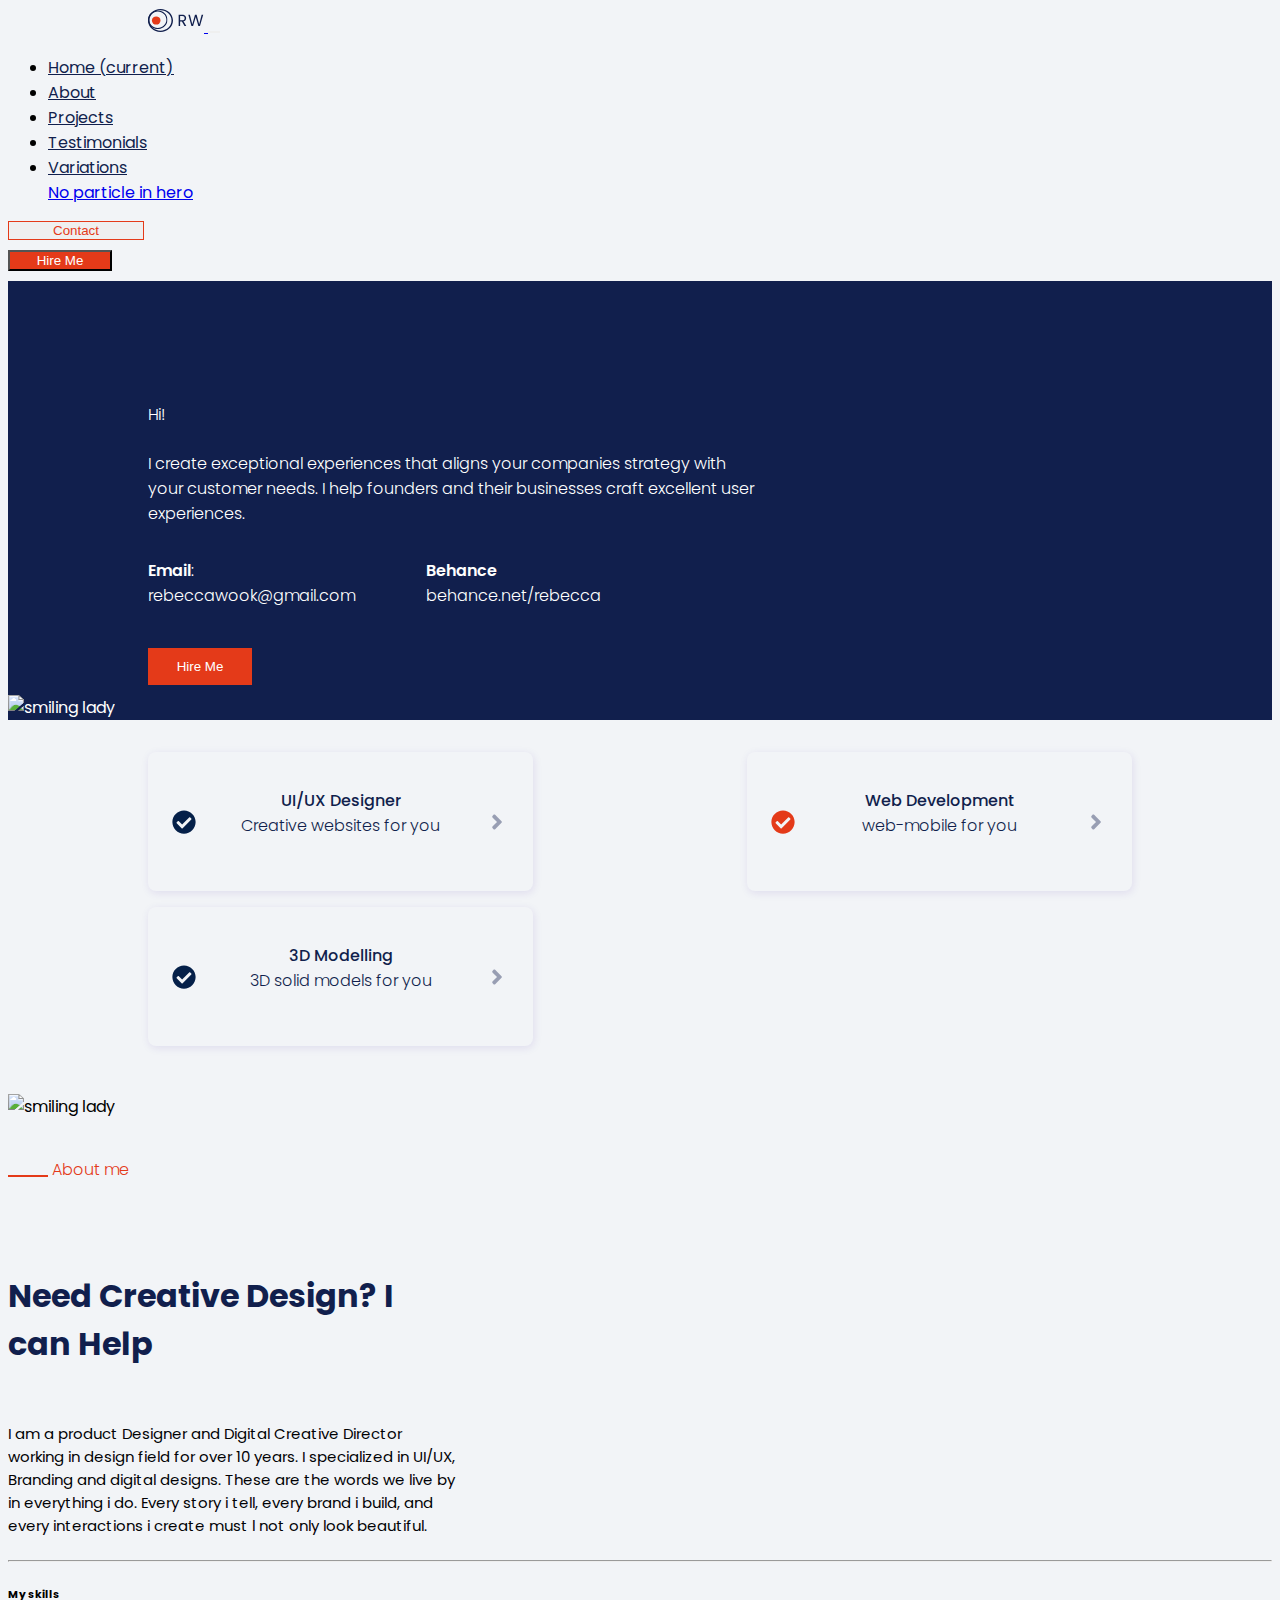
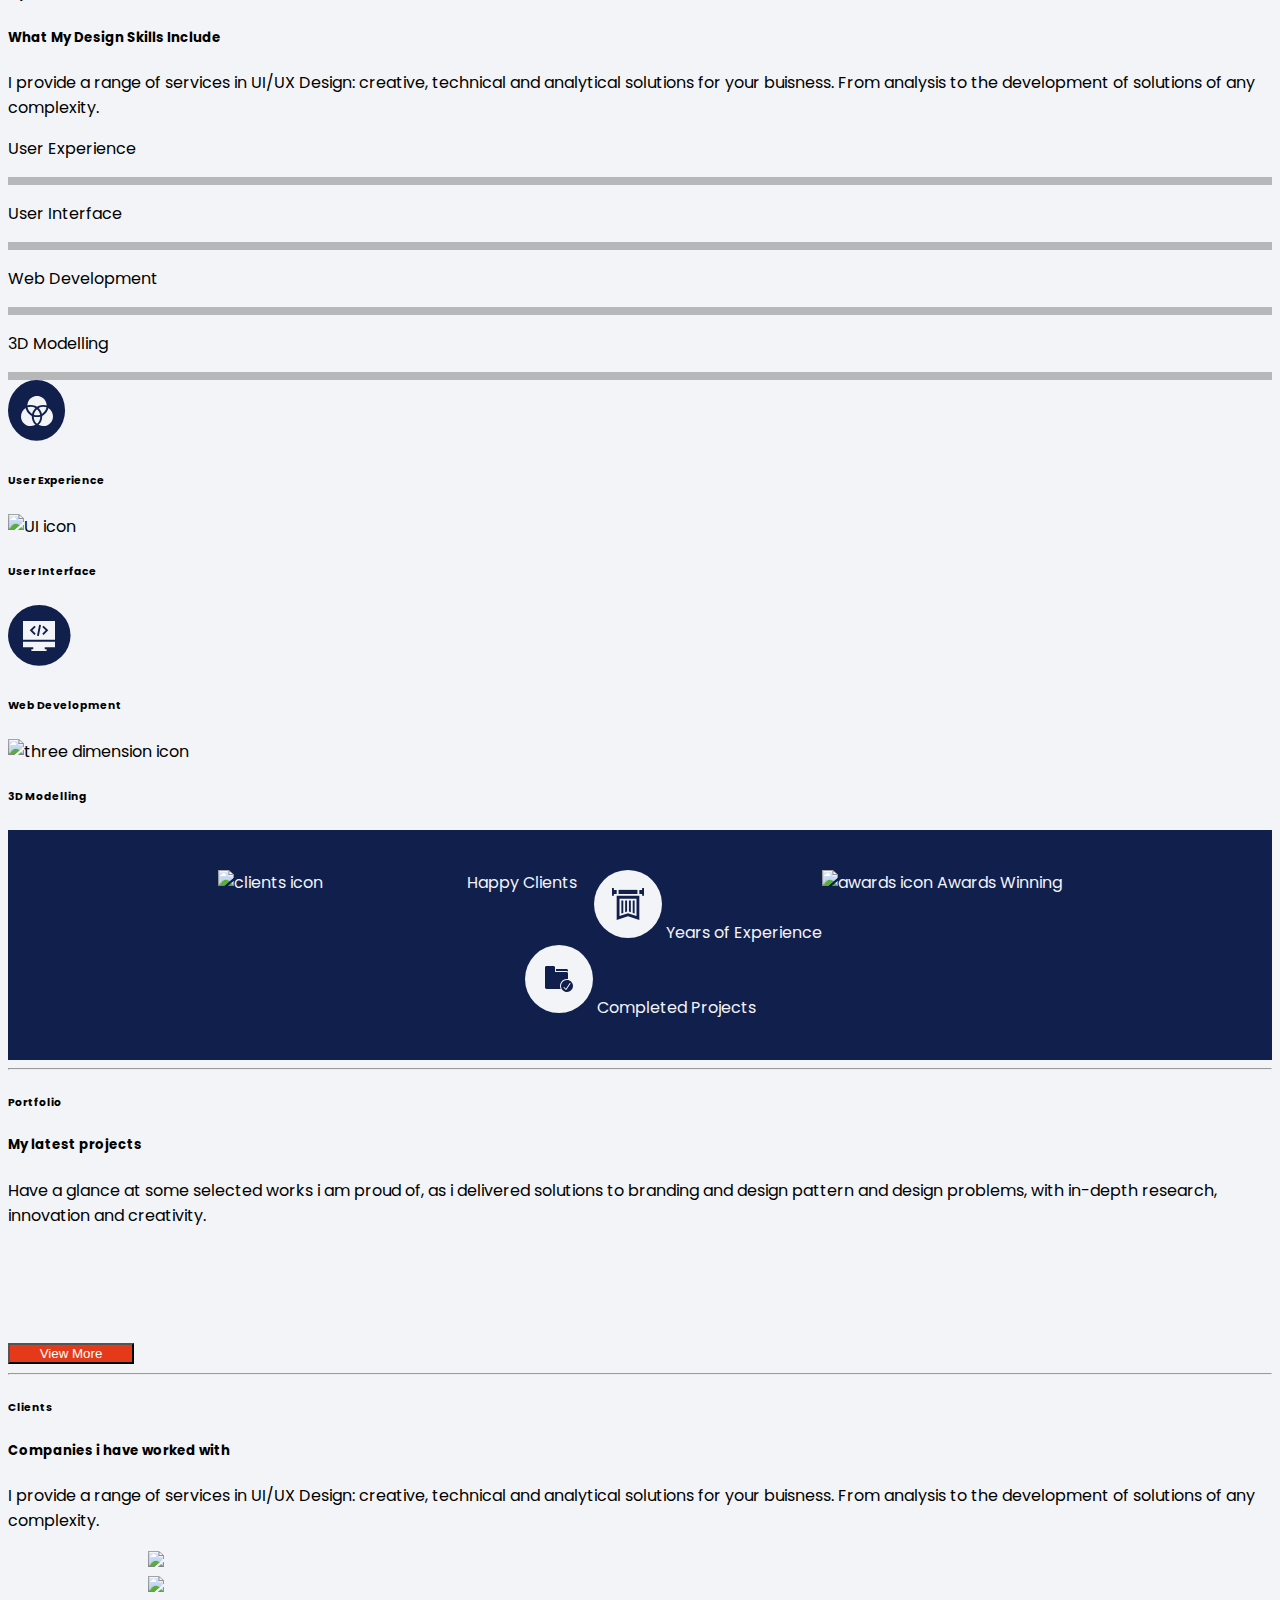
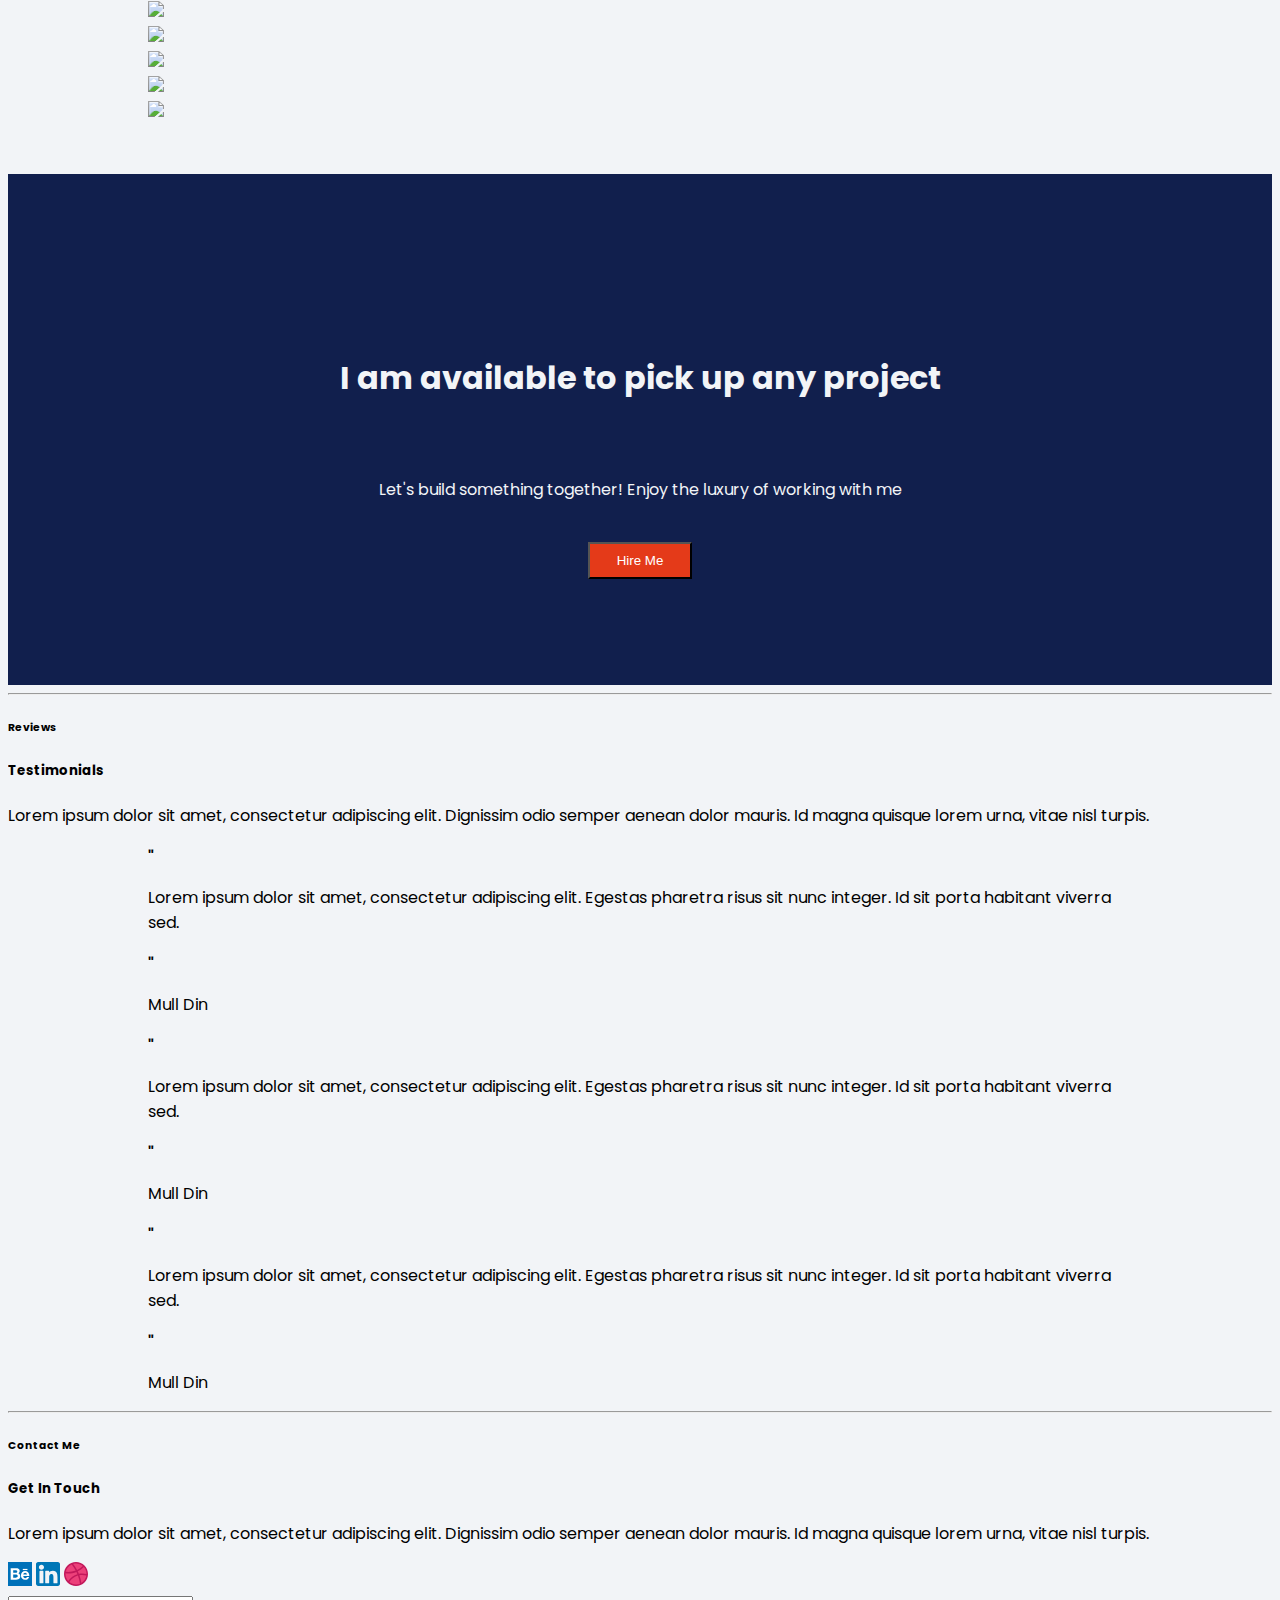
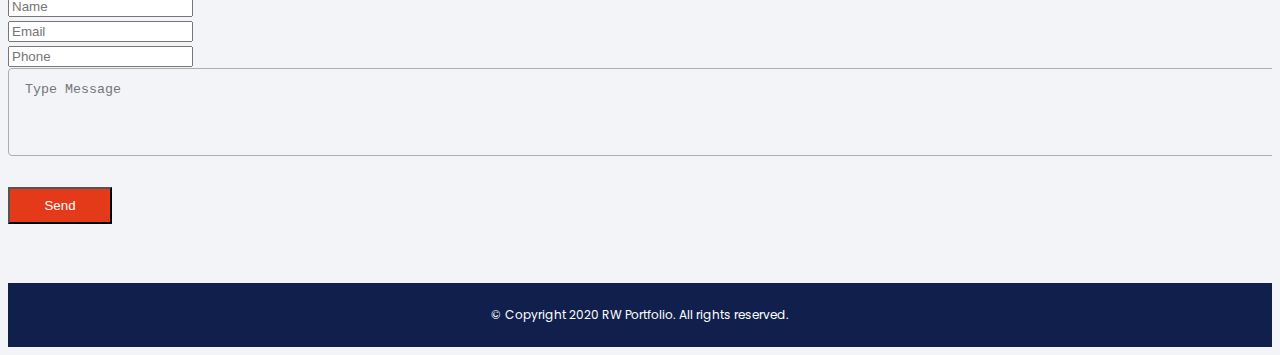
==== commit a6e12ffc: "tidied up" ====
--- a/rwportnoparticle.html
+++ b/rwportnoparticle.html
@@ -5,7 +5,7 @@
     <meta charset="UTF-8">
     <meta name="viewport" content="width=device-width, initial-scale=1.0">
     <title>Designer Portfolio</title>
-    <!--bootstrap cdn-->
+    <!--bootstrap-->
     <link rel="icon" type="image/x-icon'/" href="img/favicon.svg">
     <link rel="stylesheet" type="text/css" href="css/bootstrap.min.css">
     <link rel="stylesheet" type="text/css" href="css/style.css">
@@ -18,7 +18,7 @@
 
 <body>
 
-    <!--navbar-->
+    <!--navbar start-->
     <nav class="fixed-top navbar navbar-expand-lg navbar-light bg-light">
         <a id="brand-icon" class="navbar-brand" href="#"><svg width="56" height="24" viewBox="0 0 56 24" fill="none"
                 xmlns="http://www.w3.org/2000/svg">
@@ -52,13 +52,13 @@
                     <a class="nav-link" href="#home">Home <span class="sr-only">(current)</span></a>
                 </li>
                 <li class="nav-item">
-                    <a class="nav-link" href="#ablink">About</a>
+                    <a class="nav-link" href="#about">About</a>
                 </li>
                 <li class="nav-item">
-                    <a class="nav-link" href="#projlink">Projects</a>
+                    <a class="nav-link" href="#projects">Projects</a>
                 </li>
                 <li class="nav-item">
-                    <a class="nav-link" href="#testilink">Testimonials</a>
+                    <a class="nav-link" href="#testimonial">Testimonials</a>
                 </li>
                 <li class="nav-item dropdown">
                     <a class="nav-link dropdown-toggle" href="#" id="navbarDropdownMenuLink" role="button"
@@ -66,7 +66,8 @@
                         Variations
                     </a>
                     <div class="dropdown-menu" aria-labelledby="navbarDropdownMenuLink">
-                        <a class="dropdown-item" href="/index.html">With particle in hero</a>
+                        <a class="dropdown-item" href="https://brunoelo.github.io/design-port/">No
+                            particle in hero</a>
                     </div>
                 </li>
             </ul>
@@ -75,26 +76,28 @@
 
         </div>
     </nav>
-    <!--navbar-->
+    <!--navbar end-->
+    <!--hero start-->
     <div id="home" class="hero d-flex justify-content-end">
         <!--<div id="particles-js"></div>-->
         <div class="container-fluid hero-intro">
             <h4>Hi!</h4>
             <h2 style="width: 320px;">
-                <!--I'm Rebecca Wook--><span class="type"></span></h2>
-            <h4 class="type-two"></h4>
+                <!--I'm Rebecca Wook--><span class="designer-name"></span>
+            </h2>
+            <h4 class="role-title"></h4>
 
             <script type="text/javascript" src="js/typed.min.js"></script>
             <script type="text/javascript">
                 // Typed.js plugin
-                var typed = new Typed(".type", {
+                var typed = new Typed(".designer-name", {
                     strings: ["I'm Rebecca Wook ^1000\n  "],
                     typeSpeed: 60,
                     backSpeed: 60,
                     backDelay: 3000,
                     loop: true
                 });
-                var typed = new Typed(".type-two", {
+                var typed = new Typed(".role-title", {
                     strings: ["UI/UX Designer"],
                     typeSpeed: 60,
                     backSpeed: 100,
@@ -112,6 +115,8 @@
         </div>
         <img style="z-index: 1;" class="img-fluid" src="img/ladysmile.png" alt="smiling lady">
     </div>
+    <!--hero end-->
+    <!--service start-->
     <div class="services">
         <div class="service">
             <svg class="checks" width="24px" height="24px" fill="#052049" xmlns="http://www.w3.org/2000/svg"
@@ -121,12 +126,13 @@
             </svg>
             <p><span>UI/UX Designer</span><br>
                 Creative websites for you</p>
-            <svg class="chevright" width="24px" height="24px" fill="rgba(17, 31, 77, 0.4)"
+            <svg class="chevron-right" width="24px" height="24px" fill="rgba(17, 31, 77, 0.4)"
                 xmlns="http://www.w3.org/2000/svg" viewBox="0 0 256 512">
                 <path
                     d="M224.3 273l-136 136c-9.4 9.4-24.6 9.4-33.9 0l-22.6-22.6c-9.4-9.4-9.4-24.6 0-33.9l96.4-96.4-96.4-96.4c-9.4-9.4-9.4-24.6 0-33.9L54.3 103c9.4-9.4 24.6-9.4 33.9 0l136 136c9.5 9.4 9.5 24.6.1 34z" />
             </svg>
         </div>
+
         <div class="service">
             <svg class="checks" width="24px" height="24px" fill="#E43A19" xmlns="http://www.w3.org/2000/svg"
                 viewBox="0 0 512 512">
@@ -135,7 +141,7 @@
             </svg>
             <p><span>Web Development</span><br>
                 web-mobile for you</p>
-            <svg class="chevright" width="24px" height="24px" fill="rgba(17, 31, 77, 0.4)"
+            <svg class="chevron-right" width="24px" height="24px" fill="rgba(17, 31, 77, 0.4)"
                 xmlns="http://www.w3.org/2000/svg" viewBox="0 0 256 512">
                 <path
                     d="M224.3 273l-136 136c-9.4 9.4-24.6 9.4-33.9 0l-22.6-22.6c-9.4-9.4-9.4-24.6 0-33.9l96.4-96.4-96.4-96.4c-9.4-9.4-9.4-24.6 0-33.9L54.3 103c9.4-9.4 24.6-9.4 33.9 0l136 136c9.5 9.4 9.5 24.6.1 34z" />
@@ -149,19 +155,21 @@
             </svg>
             <p><span>3D Modelling</span><br>
                 3D solid models for you</p>
-            <svg class="chevright" width="24px" height="24px" fill="rgba(17, 31, 77, 0.4)"
+            <svg class="chevron-right" width="24px" height="24px" fill="rgba(17, 31, 77, 0.4)"
                 xmlns="http://www.w3.org/2000/svg" viewBox="0 0 256 512">
                 <path
                     d="M224.3 273l-136 136c-9.4 9.4-24.6 9.4-33.9 0l-22.6-22.6c-9.4-9.4-9.4-24.6 0-33.9l96.4-96.4-96.4-96.4c-9.4-9.4-9.4-24.6 0-33.9L54.3 103c9.4-9.4 24.6-9.4 33.9 0l136 136c9.5 9.4 9.5 24.6.1 34z" />
             </svg>
         </div>
     </div>
-    <div id="ablink" class="about">
+    <!--service end-->
+    <!--about start-->
+    <div id="about" class="about">
 
         <img src="img/ladysmilefulldesktop.png" style="max-width: 50%;" alt="smiling lady">
-        <div id="about">
+        <div class="about__detail">
             <div>
-                <div class="about-title">
+                <div class="about__title">
                     <hr>
                     <h6>About me</h6>
                 </div>
@@ -174,13 +182,14 @@
                 every brand i build, and every interactions i create must l not only look beautiful.</p>
         </div>
     </div>
-
-    <div class=" container-fluid">
-        <div class="row talent">
-            <div class="talentskills col-md-5">
-                <div id="skills">
+    <!--about end-->
+    <!--skills start-->
+    <div class="skills-container container-fluid">
+        <div class="row skills-wrapper">
+            <div class="col-md-5">
+                <div class="skills__detail">
                     <div>
-                        <div class="sectitle">
+                        <div class="skills__title">
                             <hr>
                             <h6>My skills</h6>
                         </div>
@@ -191,7 +200,7 @@
                         buisness.
                         From analysis to the development of solutions of any complexity.
                 </div>
-                <div class="rating">
+                <div class="skills__rating">
                     <p>User Experience</p>
                     <div class="progress">
                         <div class="progress-bar" role="progressbar" style="width: 92%" aria-valuenow="100"
@@ -214,8 +223,8 @@
                     </div>
                 </div>
             </div>
-            <div class="skillbox col-md-7">
-                <div class="item"><svg width="58" height="61" viewBox="0 0 58 61" fill="none"
+            <div class="skill-box col-md-7">
+                <div class="skill-box__item"><svg width="58" height="61" viewBox="0 0 58 61" fill="none"
                         xmlns="http://www.w3.org/2000/svg">
                         <ellipse cx="28.5278" cy="30.3855" rx="28.5278" ry="30.3855" fill="#111F4D" />
                         <path
@@ -248,11 +257,11 @@
                     </svg>
                     <h6>User Experience</h6>
                 </div>
-                <div class="item"><img src="img/UI.png" alt="UI icon">
+                <div class="skill-box__item"><img src="img/UI.png" alt="UI icon">
 
                     <h6>User Interface</h6>
                 </div>
-                <div class="item"><svg width="63" height="61" viewBox="0 0 63 61" fill="none"
+                <div class="skill-box__item"><svg width="63" height="61" viewBox="0 0 63 61" fill="none"
                         xmlns="http://www.w3.org/2000/svg">
                         <ellipse cx="31.2792" cy="30.3855" rx="31.2792" ry="30.3855" fill="#111F4D" />
                         <path
@@ -264,20 +273,21 @@
                     </svg>
                     <h6>Web Development</h6>
                 </div>
-                <div class="item"><img src="img/3dm.png" alt="three dimension icon">
+                <div class="skill-box__item"><img src="img/3dm.png" alt="three dimension icon">
                     <h6>3D Modelling</h6>
                 </div>
             </div>
         </div>
     </div>
-    <!------------talent---------->
+    <!--skills end-->
+    <!--credits start-->
     <div class="credits">
-        <div class="cred col-md-3 my-3">
+        <div class="credits-wrapper col-md-3 my-3">
             <img src="img/clients.png" alt="clients icon">
 
-            <span id="projlink">Happy Clients</span>
-        </div>
-        <div class="cred col-md-3 my-3"><svg width="68" height="68" viewBox="0 0 68 68" fill="none"
+            <span id="projects">Happy Clients</span>
+        </div>
+        <div class="credits-wrapper col-md-3 my-3"><svg width="68" height="68" viewBox="0 0 68 68" fill="none"
                 xmlns="http://www.w3.org/2000/svg">
                 <circle cx="34" cy="34" r="34" fill="#F2F4F7" />
                 <path d="M19.875 19.875V18H18V25.8585H19.875V23.9835H22.6875V19.875H19.875Z" fill="#111F4D" />
@@ -293,10 +303,10 @@
             </svg>
             <span>Years of Experience</span>
         </div>
-        <div class="cred col-md-3 my-3"><img src="img/awards.png" alt="awards icon">
+        <div class="credits-wrapper col-md-3 my-3"><img src="img/awards.png" alt="awards icon">
             <span>Awards Winning</span>
         </div>
-        <div class="cred col-md-3 my-3"><svg width="68" height="68" viewBox="0 0 68 68" fill="none"
+        <div class="credits-wrapper col-md-3 my-3"><svg width="68" height="68" viewBox="0 0 68 68" fill="none"
                 xmlns="http://www.w3.org/2000/svg">
                 <circle cx="34" cy="34" r="34" fill="#F2F4F7" />
                 <path
@@ -312,9 +322,11 @@
             <span>Completed Projects</span>
         </div>
     </div>
-    <div id="projects">
+    <!--credits end-->
+    <!--portfolio start-->
+    <div class="portfolio__detail">
         <div>
-            <div class="testsectitle">
+            <div class="portfolio__title">
                 <hr>
                 <h6>Portfolio</h6>
             </div>
@@ -357,13 +369,14 @@
             </div>
         </div>
     </div>
-    <button id="loadMore" class="btn viewmore mx-auto d-block" style="margin-top: 24px; width: 126px;" type="button"
+    <button id="show-more" class="btn viewmore mx-auto d-block" style="margin-top: 24px; width: 126px;" type="button"
         onclick="view()">View More</button>
     <!--gallery section end-->
 
+    <!--portfolio end-->
     <!---------customer section start----------->
-    <div id="clients">
-        <div class="testsectitle">
+    <div class="client__detail">
+        <div class="client__title">
             <hr>
             <h6>Clients</h6>
         </div>
@@ -371,7 +384,6 @@
         <p>I provide a range of services in UI/UX Design: creative, technical and analytical solutions for your
             buisness. From analysis to the development of solutions of any complexity.</p>
     </div>
-
     <!---------customer slick slider start----------->
     <div class="container-fluid">
         <section class="customer-logos slider">
@@ -392,14 +404,14 @@
     <div class="hire">
         <h6>I am available to pick up any project</h6>
         <p>Let's build something together! Enjoy the luxury of working with me</p>
-        <button id="testilink" class="btn viewmore hero-btn " type="button">Hire Me</button>
+        <button id="testimonial" class="btn viewmore hero-btn " type="button">Hire Me</button>
     </div>
     <!---------hire section end----------->
     <!---------testimonial section start----------->
 
-    <div id="testimonials">
+    <div class="testimonial__detail">
         <div>
-            <div class="testsectitle">
+            <div class="testimonial__title">
                 <hr>
                 <h6>Reviews</h6>
             </div>
@@ -410,11 +422,10 @@
             quisque lorem urna, vitae nisl turpis.</p>
     </div>
 
-    <!---------testimonial section end----------->
 
     <!---------slick slider testimonial start----------->
-    <div class="container-fluid">
-        <section class="testimonials slider wide">
+    <div class="container-fluid testimonial-slider">
+        <section class="testimonial-wrapper slider testimonial-slider--wide">
             <div class="slide ">
                 <span>"</span>
                 <p>Lorem ipsum dolor sit amet, consectetur adipiscing elit. Egestas pharetra risus sit nunc integer.
@@ -442,12 +453,14 @@
         </section>
     </div>
     <!---------slick slider testimonial end----------->
+    <!---------testimonial section end----------->
+
     <!---------contact section start----------->
     <div class="container-fluid mt-5">
-        <div class="row wide">
-            <div id="contact" class="col-md-6">
+        <div class="row contact--wide">
+            <div class="contact__detail col-md-6">
                 <div>
-                    <div class="sectitle">
+                    <div class="contact__title">
                         <hr>
                         <h6>Contact Me</h6>
                     </div>
@@ -486,15 +499,17 @@
 
             </div>
             <div class="form-container col-md-6">
-                <form action="" method=" POST" class="text-center">
+                <form action="" method="POST">
                     <div>
-                        <input type="text" class="inputstyle" id="name" name="name" placeholder="Name">
+                        <input type="text" class="form-container__textinput" id="name" name="name" placeholder="Name">
                     </div>
                     <div>
-                        <input type="email" class="inputstyle" id="useremail" name="useremail" placeholder="Email">
+                        <input type="email" class="form-container__emailinput" id="useremail" name="useremail"
+                            placeholder="Email">
                     </div>
                     <div>
-                        <input type="tel" class="inputstyle" id="phone" name="phone" placeholder="Phone">
+                        <input type="tel" class="form-container__phoneinput" id="phone" name="phone"
+                            placeholder="Phone">
                     </div>
                     <textarea rows="4" placeholder="Type Message"></textarea><br>
                     <input type="button" class="btn viewmore hero-btn" value="Send">
@@ -504,10 +519,13 @@
         </div>
     </div>
     <!---------contact section end----------->
-
+    <!---------footer start----------->
     <footer>
         <span>© Copyright 2020 RW Portfolio. All rights reserved.</span>
     </footer>
+    <!---------footer end----------->
+
+
     <!--jquery, popper.js, bootstrap.bundle.min.js(includes popper.js)-->
     <script type="text/javascript" src="js/jquery-3.5.1.slim.min.js"></script>
     <script type="text/javascript" src="js/bootstrap.bundle.min.js"></script>
